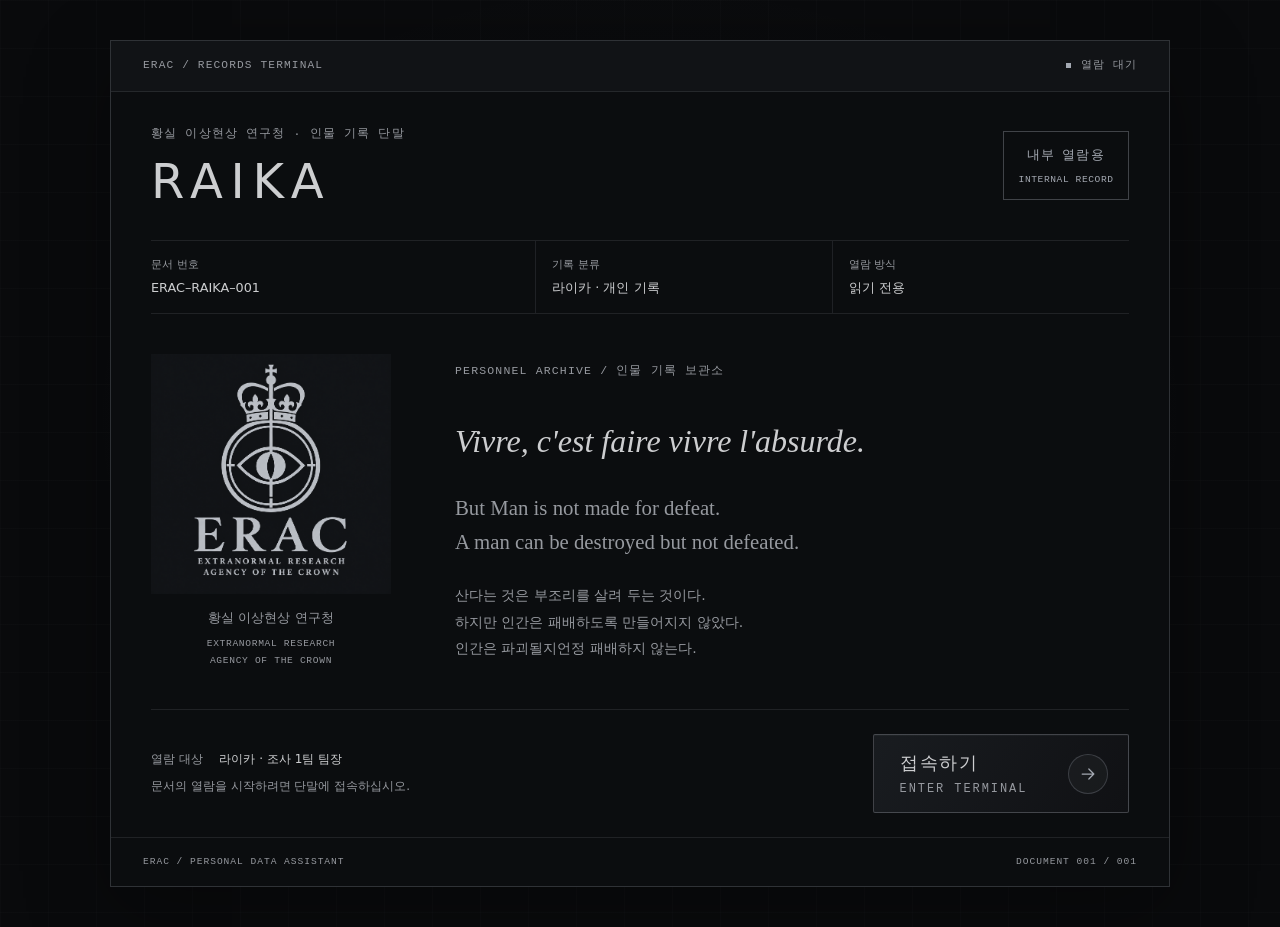
==== index.html @ f1682e78 "Redefine ERAC as imperial extranormal research agency" ====
<!doctype html>
<html lang="ko">
  <head>
    <meta charset="UTF-8" />
    <meta name="viewport" content="width=device-width, initial-scale=1.0" />
    <meta
      name="description"
      content="라이카 — 황실 이상현상 연구청 조사 1팀 팀장 인물 기록."
    />
    <meta name="theme-color" content="#090a0c" />
    <link
      rel="icon"
      type="image/svg+xml"
      href="data:image/svg+xml,%3Csvg xmlns='http://www.w3.org/2000/svg' viewBox='0 0 64 64'%3E%3Crect width='64' height='64' rx='16' fill='%2307111f'/%3E%3Cpath d='M18 48V16h15.5C41 16 46 20.4 46 27c0 4.8-2.7 8.4-7 10.1L48 48H36.8l-7.3-9.8H28V48H18Zm10-18h5c2 0 3-1 3-2.8 0-1.7-1-2.7-3-2.7h-5V30Z' fill='%236ee7ff'/%3E%3C/svg%3E"
    />
    <link rel="stylesheet" href="styles.css?v=raika-1" />
    <title>라이카 · PDA 접속</title>
  </head>
  <body class="entry-page">
    <main class="entry-shell">
      <section class="pda-document" aria-labelledby="terminal-title">
        <header class="document-bar">
          <span>ERAC / RECORDS TERMINAL</span>
          <span class="document-status"><span aria-hidden="true"></span>열람 대기</span>
        </header>
        <div class="document-heading">
          <div>
            <p class="document-kicker">황실 이상현상 연구청 · 인물 기록 단말</p>
            <h1 id="terminal-title">RAIKA</h1>
          </div>
          <span class="document-stamp">내부 열람용<br /><span lang="en">INTERNAL RECORD</span></span>
        </div>
        <dl class="document-metadata">
          <div><dt>문서 번호</dt><dd>ERAC–RAIKA–001</dd></div>
          <div><dt>기록 분류</dt><dd>라이카 · 개인 기록</dd></div>
          <div><dt>열람 방식</dt><dd>읽기 전용</dd></div>
        </dl>
        <div class="document-body">
          <figure class="document-seal">
            <img src="assets/erac/erac-logo-extranormal-v2.png" width="1254" height="1254" alt="ERAC 황실 이상현상 연구청 문장. 왕관 아래 원형 봉인 안의 눈." decoding="async" fetchpriority="high" />
            <figcaption>황실 이상현상 연구청<span lang="en">EXTRANORMAL RESEARCH<br />AGENCY OF THE CROWN</span></figcaption>
          </figure>
          <div class="opening">
        <p class="document-kicker">PERSONNEL ARCHIVE / 인물 기록 보관소</p>
        <blockquote lang="fr">
          <p>Vivre, c'est faire vivre l'absurde.</p>
        </blockquote>
        <blockquote lang="en">
          <p>But Man is not made for defeat.<br />A man can be destroyed but not defeated.</p>
        </blockquote>
        <p class="opening-translation" lang="ko">산다는 것은 부조리를 살려 두는 것이다.<br />하지만 인간은 패배하도록 만들어지지 않았다.<br />인간은 파괴될지언정 패배하지 않는다.</p>
          </div>
        </div>
        <div class="document-access">
          <p class="access-notice">열람 대상 <strong>라이카 · 조사 1팀 팀장</strong><span>문서의 열람을 시작하려면 단말에 접속하십시오.</span></p>
        <a class="access-button" href="profile.html" aria-label="접속하기">
          <span class="access-copy"><span class="access-label">접속하기</span><span class="access-caption" aria-hidden="true">ENTER TERMINAL</span></span>
          <span class="access-arrow" aria-hidden="true"><svg viewBox="0 0 24 24" fill="none"><path d="M5 12h14m-6-6 6 6-6 6" stroke="currentColor" stroke-width="1.5" stroke-linecap="round" stroke-linejoin="round" /></svg></span>
        </a>
        </div>
        <div class="document-end"><span>ERAC / PERSONAL DATA ASSISTANT</span><span>DOCUMENT 001 <span aria-hidden="true">/</span> 001</span></div>
      </section>
    </main>
  </body>
</html>
---- styles.css ----
:root {
  color-scheme: dark;
  --ink: #090a0c;
  --panel: #111316;
  --text: #cdced0;
  --muted: #96999f;
  --line: rgba(180, 185, 194, 0.12);
  --accent: #a4a9b2;
  --accent-rgb: 164, 169, 178;
  font-family:
    Inter, Pretendard, "Noto Sans KR", system-ui, -apple-system, BlinkMacSystemFont,
    "Segoe UI", sans-serif;
  font-synthesis: none;
  text-rendering: optimizeLegibility;
}

* {
  box-sizing: border-box;
}

[hidden] {
  display: none !important;
}

html {
  scroll-behavior: smooth;
}

body {
  min-width: 320px;
  min-height: 100vh;
  margin: 0;
  color: var(--text);
  background:
    linear-gradient(rgba(var(--accent-rgb), 0.018) 1px, transparent 1px),
    linear-gradient(90deg, rgba(var(--accent-rgb), 0.018) 1px, transparent 1px),
    var(--ink);
  background-size: 48px 48px;
}

a {
  color: inherit;
}

.shell,
footer {
  width: min(1180px, calc(100% - 48px));
  margin: 0 auto;
}

.entry-page {
  background-image:
    radial-gradient(ellipse at 50% 45%, rgba(var(--accent-rgb), 0.025), transparent 65%),
    linear-gradient(rgba(var(--accent-rgb), 0.018) 1px, transparent 1px),
    linear-gradient(90deg, rgba(var(--accent-rgb), 0.018) 1px, transparent 1px);
  background-size: auto, 48px 48px, 48px 48px;
}

.opening {
  display: flex;
  flex-direction: column;
  justify-content: center;
  align-items: flex-start;
  gap: 1.5rem;
  min-width: 0;
  text-align: left;
  font-family: Georgia, "Times New Roman", serif;
}

.opening blockquote {
  max-width: 100%;
  margin: 0;
}

.opening p {
  margin: 0;
  font-size: clamp(1.35rem, 2.5vw, 2rem);
  line-height: 1.6;
  overflow-wrap: break-word;
}

.opening blockquote[lang="fr"] {
  font-style: italic;
}

.opening blockquote[lang="en"] p {
  color: var(--muted);
  font-size: clamp(1.05rem, 1.65vw, 1.3rem);
}

.opening .terminal-label {
  margin-bottom: 0.5rem;
  color: var(--accent);
  font-family: ui-monospace, monospace;
  font-size: 0.75rem;
  letter-spacing: 0.18em;
  line-height: 1.8;
}

.terminal-label span {
  padding: 0 0.75rem;
  color: var(--muted);
}

.opening .opening-translation {
  max-width: 36rem;
  color: var(--muted);
  font-family: system-ui, -apple-system, "Segoe UI", sans-serif;
  font-size: 0.875rem;
  line-height: 1.9;
  word-break: keep-all;
}

.access-button {
  position: relative;
  display: inline-flex;
  justify-content: space-between;
  align-items: center;
  width: min(19rem, 100%);
  min-height: 5rem;
  padding: 1rem 1.25rem 1rem 1.6rem;
  margin-top: 0.75rem;
  gap: 1.5rem;
  border: 1px solid rgba(var(--accent-rgb), 0.32);
  border-radius: 2px;
  background: linear-gradient(120deg, #191c20, #101114);
  box-shadow: inset 0 1px 0 rgba(var(--accent-rgb), 0.05);
  color: var(--text);
  font-family: system-ui, -apple-system, "Segoe UI", sans-serif;
  font-size: 1rem;
  letter-spacing: 0.12em;
  text-decoration: none;
  transition: border-color 160ms ease, box-shadow 160ms ease, transform 160ms ease;
}

.access-copy {
  display: grid;
  gap: 0.45rem;
  text-align: left;
}

.access-label {
  font-size: 1.125rem;
  font-weight: 600;
}

.access-caption {
  color: var(--muted);
  font-family: ui-monospace, monospace;
  font-size: 0.75rem;
  letter-spacing: 0.16em;
}

.access-arrow {
  display: grid;
  place-items: center;
  flex: 0 0 2.5rem;
  height: 2.5rem;
  border: 1px solid rgba(var(--accent-rgb), 0.25);
  border-radius: 50%;
  color: var(--accent);
  background: rgba(var(--accent-rgb), 0.05);
}

.access-arrow svg {
  width: 1.25rem;
  height: 1.25rem;
}

.access-button:hover {
  border-color: var(--accent);
  box-shadow: inset 0 1px 0 rgba(var(--accent-rgb), 0.12);
  transform: translateY(-2px);
}

.access-button:active {
  transform: translateY(0);
}

.entry-shell {
  display: grid;
  align-items: center;
  min-height: 100vh;
  min-height: 100svh;
  width: min(1060px, calc(100% - 48px));
  margin: 0 auto;
  padding: 2.5rem 0;
}

.pda-document {
  border: 1px solid rgba(var(--accent-rgb), 0.24);
  background: #0b0d0f;
  box-shadow: 0 24px 80px rgba(0, 0, 0, 0.3);
}

.document-bar,
.document-end {
  display: flex;
  flex-wrap: wrap;
  align-items: center;
  justify-content: space-between;
  gap: 0.75rem 1.5rem;
  padding: 1rem 2rem;
  color: var(--muted);
  font: 0.7rem/1.6 ui-monospace, monospace;
  letter-spacing: 0.1em;
}

.document-bar {
  border-bottom: 1px solid var(--line);
  background: #111316;
}

.document-status {
  display: inline-flex;
  gap: 0.6rem;
  align-items: center;
  white-space: nowrap;
}

.document-status > span {
  width: 5px;
  height: 5px;
  background: var(--accent);
}

.document-heading {
  display: flex;
  align-items: center;
  justify-content: space-between;
  gap: 1.5rem;
  padding: 2rem 2.5rem;
}

.document-kicker,
.opening .document-kicker {
  margin: 0 0 0.65rem;
  color: var(--muted);
  font: 0.72rem/1.8 ui-monospace, monospace;
  letter-spacing: 0.1em;
  word-break: keep-all;
}

.document-heading h1 {
  font-size: clamp(2rem, 4vw, 3rem);
  letter-spacing: 0.16em;
  line-height: 1.1;
  font-weight: 500;
}

.document-stamp {
  flex-shrink: 0;
  padding: 0.65rem 0.9rem;
  border: 1px solid rgba(var(--accent-rgb), 0.35);
  color: var(--accent);
  text-align: center;
  font-size: 0.8rem;
  line-height: 1.8;
  letter-spacing: 0.12em;
}

.document-heading .story-title {
  font-size: clamp(1.6rem, 4vw, 2.8rem);
  letter-spacing: 0.025em;
  line-height: 1.3;
}

.document-stamp span {
  font: 0.6rem ui-monospace, monospace;
  letter-spacing: 0.06em;
}

.document-metadata {
  display: grid;
  grid-template-columns: 1.3fr 1fr 1fr;
  margin: 0 2.5rem;
  border-top: 1px solid var(--line);
  border-bottom: 1px solid var(--line);
}

.document-metadata > div {
  padding: 1rem;
  border-right: 1px solid var(--line);
}

.document-metadata > div:first-child { padding-left: 0; }
.document-metadata > div:last-child { border-right: 0; }
.document-metadata dt { color: var(--muted); font-size: 0.7rem; }
.document-metadata dd { margin: 0.5rem 0 0; font-size: 0.8rem; }

.document-body {
  display: grid;
  grid-template-columns: 240px minmax(0, 1fr);
  align-items: center;
  gap: clamp(2rem, 5vw, 4rem);
  padding: 2.5rem;
}

.document-seal { margin: 0; text-align: center; }
.document-seal img { display: block; width: 100%; height: auto; mix-blend-mode: screen; }
.document-seal figcaption { margin-top: 1rem; color: var(--muted); font-size: 0.8rem; }
.document-seal figcaption span { display: block; margin-top: 0.6rem; font: 0.6rem/1.7 ui-monospace, monospace; letter-spacing: 0.07em; }

.document-access {
  display: flex;
  align-items: center;
  justify-content: space-between;
  gap: 1.5rem;
  margin: 0 2.5rem;
  padding: 1.5rem 0;
  border-top: 1px solid var(--line);
}

.access-notice { margin: 0; color: var(--muted); font-size: 0.75rem; line-height: 1.8; }
.access-notice strong { margin-left: 0.8rem; color: var(--text); font-weight: 500; }
.access-notice > span { display: block; margin-top: 0.35rem; }
.document-access .access-button { flex-shrink: 0; width: 16rem; min-height: 4rem; margin: 0; }
.document-end { border-top: 1px solid var(--line); font-size: 0.6rem; }

@media (min-width: 761px) and (max-height: 800px) {
  .entry-shell { padding: 1.25rem 0; }
  .document-heading { padding-top: 1.25rem; padding-bottom: 1.25rem; }
  .document-body { padding-top: 1.5rem; padding-bottom: 1.5rem; grid-template-columns: 200px minmax(0, 1fr); }
  .opening { gap: 1rem; }
  .opening .document-kicker { margin-bottom: 0; }
  .document-access { padding: 1rem 0; }
  .document-seal figcaption span { display: none; }
  .document-end { padding-top: 0.65rem; padding-bottom: 0.65rem; }
}

@media (max-width: 760px) {
  .entry-shell { width: calc(100% - 24px); padding: 1rem 0; }
  .document-heading { padding: 1.5rem; }
  .document-metadata { margin: 0 1.5rem; }
  .document-body { grid-template-columns: 1fr; gap: 2rem; padding: 2rem 1.5rem; }
  .document-seal { width: 190px; justify-self: center; }
  .opening { align-items: center; text-align: center; }
  .document-access { flex-direction: column; align-items: stretch; margin: 0 1.5rem; }
  .document-access .access-button { width: 100%; }
  .document-bar, .document-end { padding: 0.85rem 1.5rem; }
}

@media (max-width: 420px) {
  .document-heading { align-items: flex-start; gap: 1rem; }
  .document-stamp { padding: 0.45rem; font-size: 0.7rem; letter-spacing: 0.02em; }
  .document-stamp span { font-size: 0.5rem; }
  .document-metadata { grid-template-columns: 1fr; }
  .document-metadata > div { display: flex; justify-content: space-between; gap: 1rem; padding: 0.7rem 0; border-right: 0; }
  .document-metadata dd { margin: 0; }
}

.exit-link {
  color: var(--muted);
  font-size: 0.875rem;
  text-underline-offset: 0.3em;
}

.topbar {
  display: flex;
  align-items: center;
  justify-content: space-between;
  min-height: 88px;
  border-bottom: 1px solid var(--line);
}

.brand {
  font-size: 1rem;
  font-weight: 800;
  letter-spacing: 0.24em;
  text-decoration: none;
}

.brand-subtitle {
  display: block;
  margin-top: 0.4rem;
  color: var(--muted);
  font-size: 0.7rem;
  font-weight: 400;
  letter-spacing: 0.08em;
}

.status {
  display: inline-flex;
  gap: 0.6rem;
  align-items: center;
  color: var(--muted);
  font-size: 0.8rem;
  letter-spacing: 0.05em;
  text-transform: uppercase;
}

.status span {
  width: 7px;
  height: 7px;
  border-radius: 50%;
  background: var(--accent);
  box-shadow: 0 0 18px rgba(var(--accent-rgb), 0.75);
}

.header-nav {
  display: flex;
  gap: 1.5rem;
}

.roster {
  padding: 4rem 0;
}

.roster-heading {
  display: flex;
  align-items: end;
  justify-content: space-between;
  gap: 2rem;
  margin-bottom: 2.5rem;
}

.roster-heading h1 {
  font-size: clamp(2rem, 4vw, 3rem);
  letter-spacing: -0.04em;
  line-height: 1.2;
}

.roster-count {
  margin: 0;
  color: var(--muted);
  font: 0.75rem ui-monospace, monospace;
  letter-spacing: 0.08em;
}

.roster-count strong {
  color: var(--accent);
  font-size: 1.1rem;
}

.roster-grid {
  display: grid;
  grid-template-columns: repeat(3, minmax(0, 1fr));
  gap: 1rem;
  padding: 0;
  margin: 0;
  list-style: none;
}

.person-card {
  display: flex;
  flex-direction: column;
  min-height: 174px;
  padding: 1.5rem;
  border: 1px solid var(--line);
  background: var(--panel);
  text-decoration: none;
}

.person-number {
  color: var(--muted);
  font: 0.75rem ui-monospace, monospace;
  letter-spacing: 0.12em;
}

.person-card h2 {
  margin: 1.15rem 0 1.5rem;
  font-size: 1.25rem;
  font-weight: 550;
  word-break: keep-all;
}

.person-state {
  display: flex;
  justify-content: space-between;
  margin-top: auto;
  color: var(--muted);
  font-size: 0.8rem;
}

.person-card-active {
  border-color: rgba(var(--accent-rgb), 0.35);
  background: linear-gradient(120deg, #1b1e22, var(--panel));
}

.person-card-active .person-state {
  color: var(--accent);
}

.person-card:hover {
  border-color: var(--accent);
  background: #1b1e22;
}

.character-switcher {
  display: grid;
  grid-template-columns: 44px minmax(0, 1fr) 44px;
  align-items: center;
  gap: 0.75rem;
}

.character-switcher h1 {
  font-size: clamp(1.7rem, 4vw, 3.8rem);
  text-align: center;
  line-height: 1.2;
  letter-spacing: -0.04em;
  overflow-wrap: anywhere;
}

.character-arrow {
  display: grid;
  place-items: center;
  width: 44px;
  height: 48px;
  border: 1px solid rgba(var(--accent-rgb), 0.35);
  background: var(--panel);
  color: var(--text);
  text-decoration: none;
  font-size: 1.4rem;
}

.character-arrow:hover {
  border-color: var(--accent);
  background: #22252a;
}

.empty-portrait {
  display: grid;
  align-content: center;
  justify-items: center;
  min-height: 28rem;
  border: 1px solid var(--line);
  background: #0e1012;
  color: var(--muted);
}

.empty-portrait span {
  font: 0.75rem ui-monospace, monospace;
  letter-spacing: 0.12em;
}

.empty-portrait p {
  margin: 1rem 0 0;
}

.empty-record {
  padding: 4rem 0;
  line-height: 1.8;
}

.intro {
  display: grid;
  padding: 3rem 0;
  grid-template-columns: minmax(0, 1fr) minmax(0, 1fr);
  gap: clamp(2rem, 6vw, 5rem);
  align-items: start;
}

.team-command { display: flex; flex-wrap: wrap; gap: 1.25rem 3rem; margin: 1.5rem 0 0; }
.team-command > div { display: flex; gap: 1rem; font-size: 0.85rem; line-height: 1.7; }
.team-command dt { color: var(--muted); }
.team-command dd { margin: 0; }
.team-command a, .record-fields a { text-underline-offset: 0.3em; }
.team-brief { margin: 0 0 2rem; border-top: 1px solid var(--line); border-bottom: 1px solid var(--line); }
.team-brief summary { cursor: pointer; padding: 1.25rem 0; font-size: 0.9rem; line-height: 1.8; }
.team-brief summary span { float: right; margin-left: 1rem; color: var(--muted); font: 0.7rem/2.3 ui-monospace, monospace; }
.brief-body { max-width: 54rem; padding: 0.5rem 0 1.25rem; }
.brief-body h2 { margin: 1rem 0; font-size: 1rem; }
.brief-body p { color: var(--muted); font-size: 0.9rem; line-height: 1.9; word-break: keep-all; overflow-wrap: anywhere; }
.person-role { margin: -0.5rem 0 0.8rem; font-size: 0.85rem; line-height: 1.6; color: var(--text); }
.person-card .person-state { line-height: 1.6; gap: 0.5rem; }
.personnel-detail { margin: 0 0 3rem; border-top: 1px solid var(--line); }
.detail-heading { display: flex; flex-wrap: wrap; gap: 1rem; justify-content: space-between; align-items: center; padding: 1.5rem 0; }
.detail-heading h2 { margin: 0; font-size: 1.05rem; font-weight: 500; }
.detail-heading > span { color: var(--muted); font: 0.7rem ui-monospace, monospace; }
.detail-grid { display: grid; grid-template-columns: repeat(2, minmax(0, 1fr)); gap: 1px; border: 1px solid var(--line); background: var(--line); }
.record-panel { padding: 1.6rem; background: var(--ink); }
.record-panel h3, .relationship-record h3 { margin: 0 0 1rem; font-size: 0.85rem; font-weight: 500; color: var(--accent); }
.record-panel p, .relationship-record p { margin: 0; font-size: 0.95rem; line-height: 1.9; word-break: keep-all; overflow-wrap: anywhere; }
.record-panel p + p { margin-top: 1rem; }
.relationship-record { margin-top: 2rem; }
.relationship-record ul { display: grid; grid-template-columns: repeat(2, minmax(0, 1fr)); gap: 2rem; margin: 0; padding: 0; list-style: none; }
.relationship-record a { display: inline-block; margin-bottom: 0.6rem; font-size: 0.9rem; text-underline-offset: 0.3em; }
.relationship-record p { color: var(--muted); }
.empty-portrait { gap: 0.8rem; }

@media (max-width: 760px) {
  .detail-grid, .relationship-record ul { grid-template-columns: 1fr; }
  .record-panel { padding: 1.25rem; }
  .team-brief summary span { display: none; }
}

.eyebrow {
  margin: 0 0 1.4rem;
  color: var(--accent);
  font-size: 0.78rem;
  font-weight: 700;
  letter-spacing: 0.18em;
}

h1,
h2,
p {
  margin-top: 0;
}

h1 {
  margin-bottom: 0;
  font-size: clamp(3.2rem, 6.5vw, 5rem);
  font-weight: 650;
  line-height: 0.98;
  letter-spacing: -0.07em;
  word-break: keep-all;
}

.character-name {
  margin: 1rem 0 2.5rem;
  font-size: 1.3rem;
  letter-spacing: 0.2em;
}

.record-fields {
  margin: 0;
  font-size: 1rem;
}

.record-fields > div {
  display: grid;
  grid-template-columns: 6rem minmax(0, 1fr);
  gap: 1rem;
  padding: 1rem 0;
  border-top: 1px solid var(--line);
}

.record-fields dt,
.unrecorded {
  color: var(--muted);
}

.record-fields dd {
  margin: 0;
}

.field-title,
.field-subtitle,
.field-meta {
  display: block;
}

.field-title {
  font-weight: 600;
}

.field-subtitle {
  margin-top: 0.45rem;
  font-size: 0.9rem;
  line-height: 1.6;
}

.field-meta {
  margin: 0.4rem 0 0;
  color: var(--muted);
  font: 0.75rem/1.65 ui-monospace, monospace;
  overflow-wrap: anywhere;
}

.field-description {
  margin: 0.75rem 0 0;
  color: var(--muted);
  font-size: 0.875rem;
  line-height: 1.85;
  word-break: keep-all;
  overflow-wrap: break-word;
}

.organization-record {
  margin-bottom: 2rem;
  padding: 1.5rem;
  border: 1px solid var(--line);
  border-left: 2px solid var(--accent);
  background: var(--panel);
}

.organization-record .eyebrow {
  margin-bottom: 0.85rem;
}

.organization-record h2 {
  margin-bottom: 0;
  font-size: 1.2rem;
  font-weight: 550;
}

.profile-bio {
  margin-top: 2rem;
  line-height: 1.8;
}

.profile-bio h2 {
  color: var(--accent);
  font-size: 0.875rem;
  font-weight: 500;
  letter-spacing: 0.12em;
}

.profile-bio p {
  margin: 0 0 1.15rem;
  font-size: 1rem;
  word-break: keep-all;
  overflow-wrap: break-word;
}

.portrait,
.image-grid figure {
  min-width: 0;
  margin: 0;
}

.portrait img,
.image-grid img {
  display: block;
  width: 100%;
  height: auto;
}

.portrait figcaption {
  display: flex;
  justify-content: space-between;
  gap: 1rem;
  padding: 1rem 0;
  border-bottom: 1px solid var(--line);
  color: var(--muted);
  font-family: monospace;
  font-size: 0.875rem;
}

.attachments {
  margin: 1rem 0 4rem;
  border-top: 1px solid var(--line);
  border-bottom: 1px solid var(--line);
}

.attachments summary {
  padding: 1.5rem 0;
  cursor: pointer;
}

.attachments summary span {
  float: right;
  color: var(--muted);
  font-family: monospace;
  font-size: 0.875rem;
}

.image-grid {
  display: grid;
  grid-template-columns: repeat(3, minmax(0, 1fr));
  gap: 1.5rem;
  align-items: start;
  padding: 1rem 0 2rem;
}

.image-grid figcaption {
  padding-top: 0.75rem;
  color: var(--muted);
  font-family: monospace;
}

a:focus-visible,
summary:focus-visible {
  outline: 2px solid var(--accent);
  outline-offset: 5px;
}

footer {
  display: flex;
  justify-content: space-between;
  padding: 1.6rem 0 2.4rem;
  border-top: 1px solid var(--line);
  color: var(--muted);
  font-size: 0.8rem;
}

footer p {
  margin: 0;
}

@media (max-width: 760px) {
  .roster-grid {
    grid-template-columns: repeat(2, minmax(0, 1fr));
  }

  .shell,
  footer {
    width: min(100% - 32px, 1180px);
  }

  .topbar {
    min-height: 72px;
  }

  .status {
    font-size: 0.7rem;
  }

  .intro {
    min-height: auto;
    padding: 5rem 0 4rem;
    grid-template-columns: 1fr;
    gap: 3rem;
  }

  h1 {
    font-size: clamp(3rem, 13vw, 4.4rem);
  }

  .image-grid {
    grid-template-columns: 1fr;
  }
}

@media (max-width: 480px) {
  .roster-heading {
    align-items: start;
    flex-direction: column;
    gap: 1rem;
  }

  .roster-grid {
    grid-template-columns: 1fr;
  }

  .header-nav {
    gap: 0.9rem;
  }
}

@media (prefers-reduced-motion: reduce) {
  html {
    scroll-behavior: auto;
  }

  .access-button {
    transition: none;
    transform: none;
  }
}
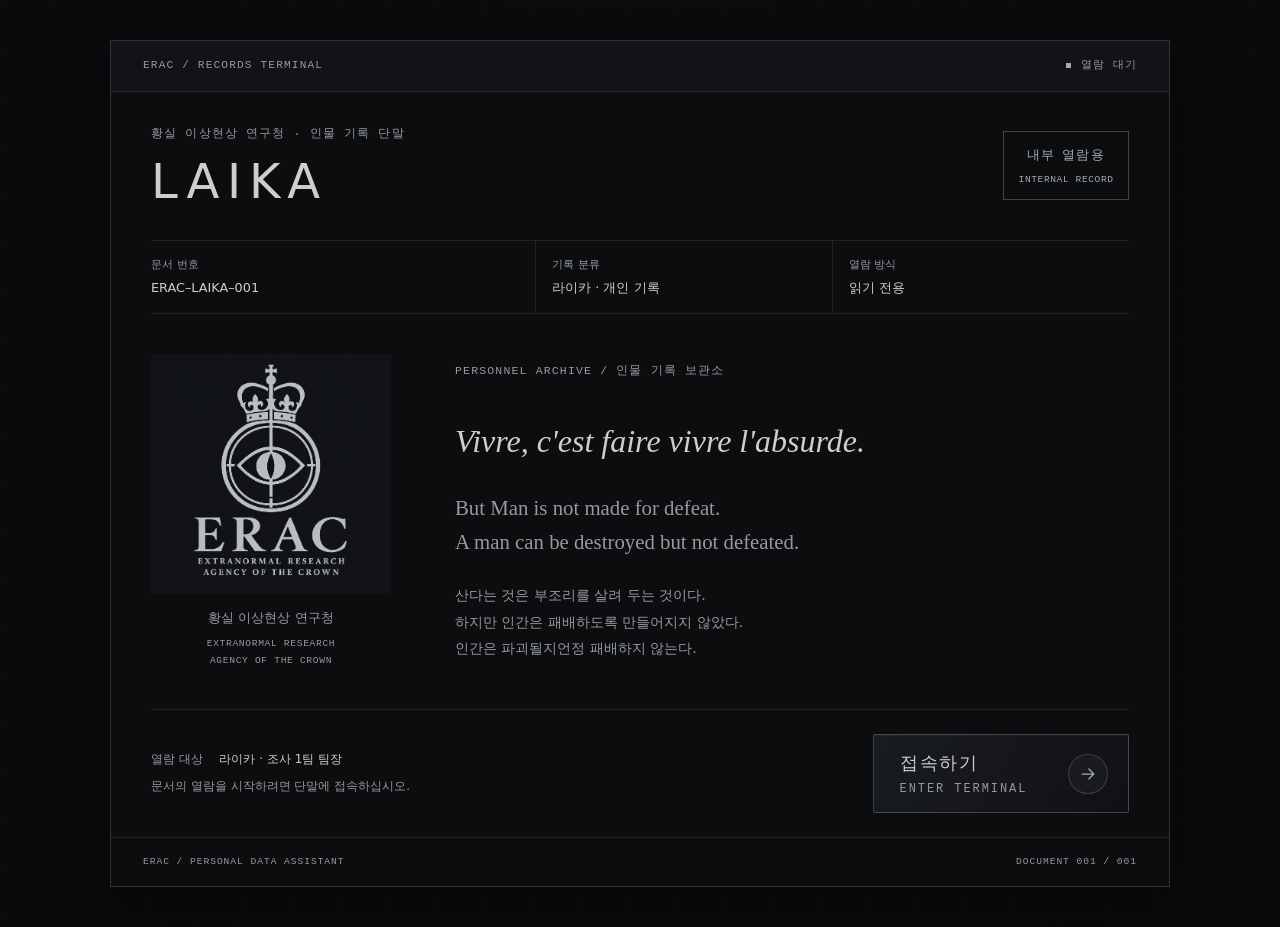
==== commit d8d9967d: "Rename character branding and site address to Laika" ====
--- a/index.html
+++ b/index.html
@@ -11,9 +11,9 @@
     <link
       rel="icon"
       type="image/svg+xml"
-      href="data:image/svg+xml,%3Csvg xmlns='http://www.w3.org/2000/svg' viewBox='0 0 64 64'%3E%3Crect width='64' height='64' rx='16' fill='%2307111f'/%3E%3Cpath d='M18 48V16h15.5C41 16 46 20.4 46 27c0 4.8-2.7 8.4-7 10.1L48 48H36.8l-7.3-9.8H28V48H18Zm10-18h5c2 0 3-1 3-2.8 0-1.7-1-2.7-3-2.7h-5V30Z' fill='%236ee7ff'/%3E%3C/svg%3E"
+      href="data:image/svg+xml,%3Csvg xmlns='http://www.w3.org/2000/svg' viewBox='0 0 64 64'%3E%3Crect width='64' height='64' rx='16' fill='%23090a0c'/%3E%3Cpath d='M18 16h10v23h19v9H18Z' fill='%23a4a9b2'/%3E%3C/svg%3E"
     />
-    <link rel="stylesheet" href="styles.css?v=raika-1" />
+    <link rel="stylesheet" href="styles.css?v=laika-1" />
     <title>라이카 · PDA 접속</title>
   </head>
   <body class="entry-page">
@@ -26,12 +26,12 @@
         <div class="document-heading">
           <div>
             <p class="document-kicker">황실 이상현상 연구청 · 인물 기록 단말</p>
-            <h1 id="terminal-title">RAIKA</h1>
+            <h1 id="terminal-title">LAIKA</h1>
           </div>
           <span class="document-stamp">내부 열람용<br /><span lang="en">INTERNAL RECORD</span></span>
         </div>
         <dl class="document-metadata">
-          <div><dt>문서 번호</dt><dd>ERAC–RAIKA–001</dd></div>
+          <div><dt>문서 번호</dt><dd>ERAC–LAIKA–001</dd></div>
           <div><dt>기록 분류</dt><dd>라이카 · 개인 기록</dd></div>
           <div><dt>열람 방식</dt><dd>읽기 전용</dd></div>
         </dl>
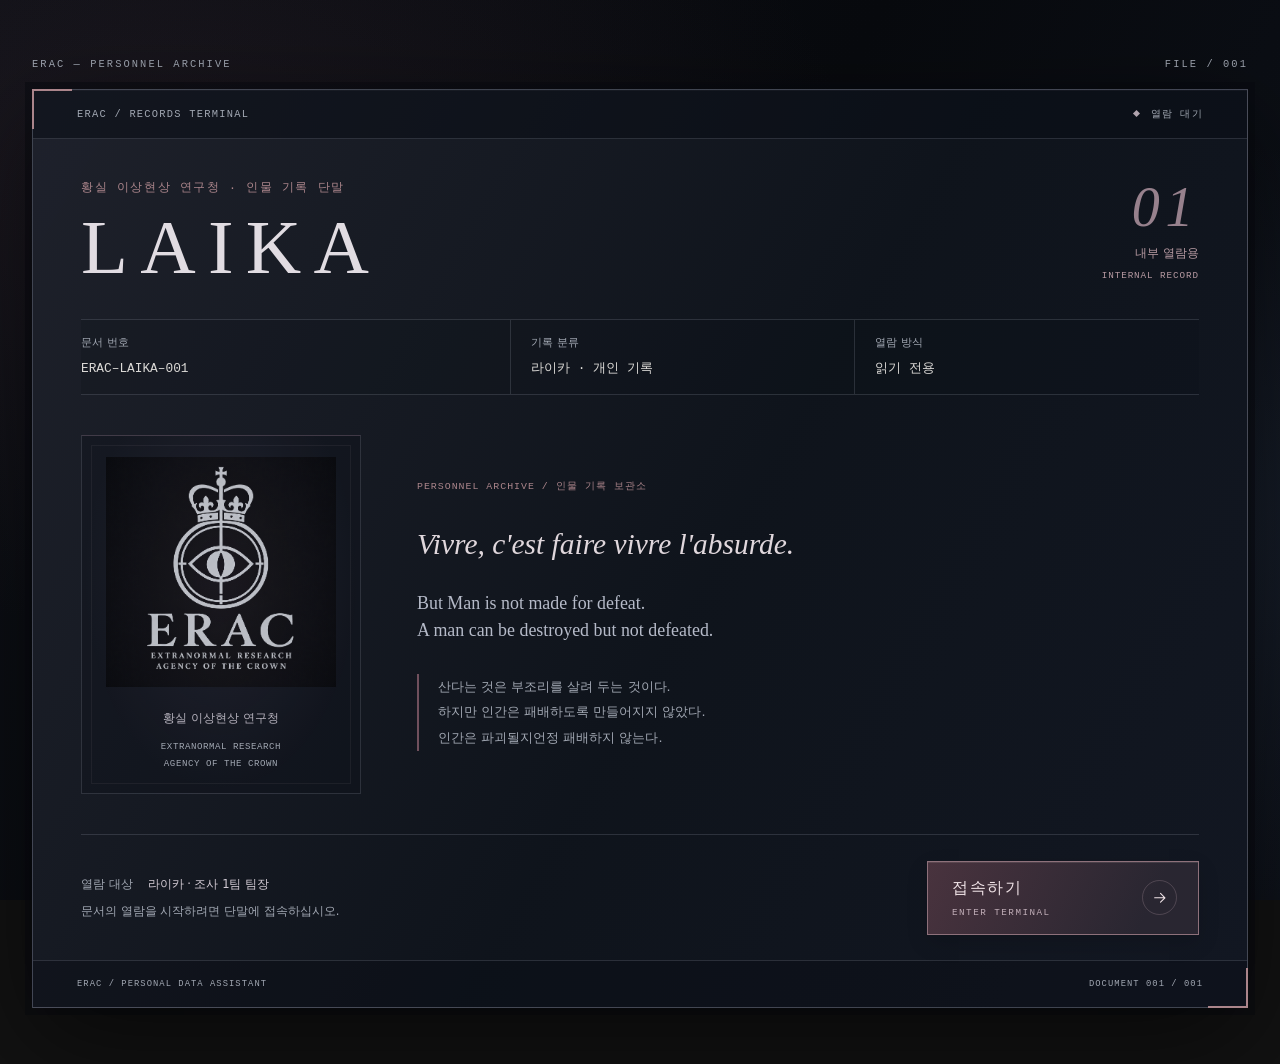
==== commit 328f6225: "Refine Laika PDA with layered archive colors and typography" ====
--- a/index.html
+++ b/index.html
@@ -13,11 +13,12 @@
       type="image/svg+xml"
       href="data:image/svg+xml,%3Csvg xmlns='http://www.w3.org/2000/svg' viewBox='0 0 64 64'%3E%3Crect width='64' height='64' rx='16' fill='%23090a0c'/%3E%3Cpath d='M18 16h10v23h19v9H18Z' fill='%23a4a9b2'/%3E%3C/svg%3E"
     />
-    <link rel="stylesheet" href="styles.css?v=laika-1" />
+    <link rel="stylesheet" href="styles.css?v=archive-2" />
     <title>라이카 · PDA 접속</title>
   </head>
   <body class="entry-page">
     <main class="entry-shell">
+      <div class="archive-rail" aria-hidden="true"><span>ERAC — PERSONNEL ARCHIVE</span><span>FILE / 001</span></div>
       <section class="pda-document" aria-labelledby="terminal-title">
         <header class="document-bar">
           <span>ERAC / RECORDS TERMINAL</span>
@@ -28,7 +29,7 @@
             <p class="document-kicker">황실 이상현상 연구청 · 인물 기록 단말</p>
             <h1 id="terminal-title">LAIKA</h1>
           </div>
-          <span class="document-stamp">내부 열람용<br /><span lang="en">INTERNAL RECORD</span></span>
+          <span class="document-stamp"><span class="stamp-number" aria-hidden="true">01</span>내부 열람용<br /><span lang="en">INTERNAL RECORD</span></span>
         </div>
         <dl class="document-metadata">
           <div><dt>문서 번호</dt><dd>ERAC–LAIKA–001</dd></div>
--- a/styles.css
+++ b/styles.css
@@ -1,841 +1,289 @@
+/* ERAC archive: charcoal, storm blue, faded wine, silver. No external assets. */
 :root {
   color-scheme: dark;
-  --ink: #090a0c;
-  --panel: #111316;
-  --text: #cdced0;
-  --muted: #96999f;
-  --line: rgba(180, 185, 194, 0.12);
-  --accent: #a4a9b2;
-  --accent-rgb: 164, 169, 178;
-  font-family:
-    Inter, Pretendard, "Noto Sans KR", system-ui, -apple-system, BlinkMacSystemFont,
-    "Segoe UI", sans-serif;
+  --ink: #0a0c10;
+  --panel: #141a23;
+  --text: #dcdad7;
+  --muted: #a1a7b2;
+  --line: rgba(176, 184, 200, .18);
+  --silver: #b7b5c5;
+  --wine: #ab858b;
+  --wine-dark: #50383f;
+  --mono: ui-monospace, "Cascadia Code", Consolas, monospace;
+  font-family: Pretendard, "Noto Sans KR", system-ui, -apple-system, "Segoe UI", sans-serif;
   font-synthesis: none;
   text-rendering: optimizeLegibility;
 }
-
-* {
-  box-sizing: border-box;
-}
-
-[hidden] {
-  display: none !important;
-}
-
-html {
-  scroll-behavior: smooth;
-}
-
+* { box-sizing: border-box; }
+[hidden] { display: none !important; }
+html { scroll-behavior: smooth; scroll-padding-top: 2rem; }
 body {
   min-width: 320px;
+  margin: 0;
   min-height: 100vh;
-  margin: 0;
   color: var(--text);
   background:
-    linear-gradient(rgba(var(--accent-rgb), 0.018) 1px, transparent 1px),
-    linear-gradient(90deg, rgba(var(--accent-rgb), 0.018) 1px, transparent 1px),
-    var(--ink);
-  background-size: 48px 48px;
-}
-
-a {
-  color: inherit;
-}
-
-.shell,
-footer {
-  width: min(1180px, calc(100% - 48px));
-  margin: 0 auto;
-}
-
-.entry-page {
-  background-image:
-    radial-gradient(ellipse at 50% 45%, rgba(var(--accent-rgb), 0.025), transparent 65%),
-    linear-gradient(rgba(var(--accent-rgb), 0.018) 1px, transparent 1px),
-    linear-gradient(90deg, rgba(var(--accent-rgb), 0.018) 1px, transparent 1px);
-  background-size: auto, 48px 48px, 48px 48px;
-}
-
-.opening {
+    radial-gradient(ellipse at 12% 20%, rgba(93, 58, 71, .19), transparent 44%),
+    radial-gradient(ellipse at 87% 58%, rgba(53, 70, 97, .24), transparent 52%),
+    linear-gradient(115deg, #0d1016, #080a0e 52%, #0e121a);
+  background-attachment: fixed;
+}
+body::before {
+  content: "";
+  position: fixed;
+  inset: 0;
+  pointer-events: none;
+  background:
+    linear-gradient(90deg, transparent calc(50% - 660px), var(--line) calc(50% - 659px), transparent calc(50% - 658px), transparent calc(50% + 658px), var(--line) calc(50% + 659px), transparent calc(50% + 660px)),
+    repeating-linear-gradient(0deg, transparent 0 3px, rgba(167, 174, 194, .015) 3px 4px);
+  opacity: .65;
+  z-index: -1;
+}
+a { color: inherit; }
+a:focus-visible, summary:focus-visible {
+  outline: 2px solid #c9b9c8;
+  outline-offset: 6px;
+}
+h1, h2, h3, p { margin-top: 0; }
+h1 { margin-bottom: 0; font-family: Georgia, "Times New Roman", serif; font-weight: 400; }
+.shell, footer { width: min(1220px, calc(100% - 64px)); margin-inline: auto; }
+.eyebrow, .document-kicker {
+  color: var(--wine);
+  font: .72rem/1.8 var(--mono);
+  letter-spacing: .14em;
+}
+.entry-shell {
+  width: min(1220px, calc(100% - 64px));
+  min-height: 100svh;
+  margin-inline: auto;
   display: flex;
   flex-direction: column;
   justify-content: center;
-  align-items: flex-start;
-  gap: 1.5rem;
-  min-width: 0;
-  text-align: left;
-  font-family: Georgia, "Times New Roman", serif;
-}
-
-.opening blockquote {
-  max-width: 100%;
+  padding-block: 3.5rem;
+}
+.archive-rail {
+  display: flex;
+  justify-content: space-between;
+  gap: 1rem;
+  padding: 0 0 1rem;
+  color: var(--muted);
+  font: .65rem/1.6 var(--mono);
+  letter-spacing: .2em;
+}
+.pda-document {
+  position: relative;
+  border: 1px solid rgba(175, 179, 199, .3);
+  background: linear-gradient(120deg, rgba(31, 34, 44, .97), rgba(15, 20, 28, .99) 55%, #121722);
+  box-shadow: 0 32px 100px #0008, 0 0 0 7px #090b1080, inset 0 1px #d4c7d315;
+}
+.pda-document::before, .pda-document::after {
+  content: "";
+  position: absolute;
+  pointer-events: none;
+  width: 38px;
+  height: 38px;
+  border-color: var(--wine);
+  border-style: solid;
+}
+.pda-document::before { top: -1px; left: -1px; border-width: 2px 0 0 2px; }
+.pda-document::after { bottom: -1px; right: -1px; border-width: 0 2px 2px 0; }
+.document-bar, .document-end {
+  display: flex;
+  justify-content: space-between;
+  align-items: center;
+  gap: 1rem;
+  padding: 1rem 2.75rem;
+  color: var(--muted);
+  font: .65rem/1.6 var(--mono);
+  letter-spacing: .12em;
+}
+.document-bar { background: #090d1480; border-bottom: 1px solid var(--line); }
+.document-status { display: inline-flex; align-items: center; gap: .7rem; white-space: nowrap; }
+.document-status > span { width: 5px; height: 5px; background: #b1a4ae; transform: rotate(45deg); }
+.document-heading { display: flex; justify-content: space-between; align-items: center; gap: 2rem; padding: 2.4rem 3rem 2rem; }
+.document-kicker { margin-bottom: .75rem; word-break: keep-all; }
+.document-heading h1 { font-size: clamp(3.5rem, 6vw, 5.8rem); letter-spacing: .16em; line-height: 1; color: #e1dce2; }
+.document-stamp { text-align: right; color: #b79aa2; font-size: .75rem; line-height: 1.8; }
+.document-stamp > span { font: .58rem/1.8 var(--mono); letter-spacing: .1em; }
+.document-stamp .stamp-number { display: block; font: italic 3.5rem/1 Georgia, serif; color: #97818d; margin-bottom: .5rem; }
+.document-metadata { display: grid; grid-template-columns: 1.25fr 1fr 1fr; margin: 0 3rem; border-block: 1px solid var(--line); background: #090d142b; }
+.document-metadata > div { padding: .9rem 1.25rem; border-right: 1px solid var(--line); }
+.document-metadata > div:first-child { padding-left: 0; }
+.document-metadata > div:last-child { border: 0; }
+.document-metadata dt { color: var(--muted); font-size: .7rem; }
+.document-metadata dd { margin: .5rem 0 0; font: .8rem/1.7 var(--mono); }
+.document-body { display: grid; grid-template-columns: 280px minmax(0, 1fr); align-items: center; gap: 3.5rem; padding: 2.5rem 3rem; }
+.document-seal {
+  position: relative;
+  isolation: isolate;
   margin: 0;
-}
-
-.opening p {
-  margin: 0;
-  font-size: clamp(1.35rem, 2.5vw, 2rem);
-  line-height: 1.6;
-  overflow-wrap: break-word;
-}
-
-.opening blockquote[lang="fr"] {
-  font-style: italic;
-}
-
-.opening blockquote[lang="en"] p {
-  color: var(--muted);
-  font-size: clamp(1.05rem, 1.65vw, 1.3rem);
-}
-
-.opening .terminal-label {
-  margin-bottom: 0.5rem;
-  color: var(--accent);
-  font-family: ui-monospace, monospace;
-  font-size: 0.75rem;
-  letter-spacing: 0.18em;
-  line-height: 1.8;
-}
-
-.terminal-label span {
-  padding: 0 0.75rem;
-  color: var(--muted);
-}
-
-.opening .opening-translation {
-  max-width: 36rem;
-  color: var(--muted);
-  font-family: system-ui, -apple-system, "Segoe UI", sans-serif;
-  font-size: 0.875rem;
-  line-height: 1.9;
-  word-break: keep-all;
-}
-
+  padding: 1.3rem 1.5rem;
+  text-align: center;
+  background: radial-gradient(ellipse at 50% 40%, #85739120, transparent 70%), #0c111a55;
+  border: 1px solid var(--line);
+  border-top-color: #8b768960;
+}
+.document-seal::before { content: ""; position: absolute; inset: 9px; border: 1px solid #a69aaa15; pointer-events: none; }
+.document-seal img { display: block; width: 100%; height: auto; mix-blend-mode: screen; }
+.document-seal figcaption { margin-top: 1.3rem; color: #b6b2bd; font-size: .78rem; line-height: 1.8; }
+.document-seal figcaption span { display: block; margin-top: .6rem; color: var(--muted); font: .57rem/1.8 var(--mono); letter-spacing: .06em; }
+.opening { min-width: 0; padding-block: .5rem; }
+.opening .document-kicker { font-size: .62rem; letter-spacing: .1em; margin-bottom: 1.6rem; }
+.opening blockquote { margin: 0 0 1.4rem; }
+.opening blockquote p { margin: 0; font-family: Georgia, "Times New Roman", serif; line-height: 1.55; }
+.opening blockquote[lang="fr"] p { font-size: clamp(1.5rem, 2.3vw, 2.15rem); font-style: italic; color: #e0d7dc; }
+.opening blockquote[lang="en"] p { font-size: clamp(1.05rem, 1.4vw, 1.3rem); color: #b5bac8; }
+.opening-translation { margin: 1.8rem 0 0; padding-left: 1.2rem; border-left: 2px solid #70505d; color: var(--muted); font-size: .8rem; line-height: 2; word-break: keep-all; }
+.document-access { display: flex; justify-content: space-between; align-items: center; gap: 2rem; margin: 0 3rem; padding: 1.6rem 0; border-top: 1px solid var(--line); }
+.access-notice { margin: 0; color: var(--muted); font-size: .72rem; line-height: 1.8; }
+.access-notice strong { margin-left: .7rem; color: #d3cbd4; font-weight: 500; }
+.access-notice > span { display: block; margin-top: .4rem; }
 .access-button {
-  position: relative;
   display: inline-flex;
   justify-content: space-between;
   align-items: center;
-  width: min(19rem, 100%);
-  min-height: 5rem;
-  padding: 1rem 1.25rem 1rem 1.6rem;
-  margin-top: 0.75rem;
-  gap: 1.5rem;
-  border: 1px solid rgba(var(--accent-rgb), 0.32);
-  border-radius: 2px;
-  background: linear-gradient(120deg, #191c20, #101114);
-  box-shadow: inset 0 1px 0 rgba(var(--accent-rgb), 0.05);
-  color: var(--text);
-  font-family: system-ui, -apple-system, "Segoe UI", sans-serif;
-  font-size: 1rem;
-  letter-spacing: 0.12em;
+  flex-shrink: 0;
+  width: 17rem;
+  min-height: 4.4rem;
+  padding: 1rem 1.3rem 1rem 1.5rem;
+  border: 1px solid #8e717b;
+  background: linear-gradient(115deg, #49333e, #292631 80%);
+  box-shadow: inset 0 1px #d4bec225, 0 8px 20px #0002;
+  color: #f0e3e7;
   text-decoration: none;
-  transition: border-color 160ms ease, box-shadow 160ms ease, transform 160ms ease;
-}
+  transition: background 180ms, border-color 180ms, transform 180ms;
+}
+.access-copy { display: grid; gap: .5rem; }
+.access-label { font-size: 1rem; letter-spacing: .1em; }
+.access-caption { color: #c1aeb8; font: .58rem var(--mono); letter-spacing: .16em; }
+.access-arrow { display: grid; place-items: center; width: 2.2rem; height: 2.2rem; border: 1px solid #b49da645; border-radius: 50%; transition: transform 180ms; }
+.access-arrow svg { width: 1.1rem; height: 1.1rem; }
+.access-button:hover { background: linear-gradient(115deg, #5a3c49, #34303e); border-color: #c1a3b0; transform: translateY(-2px); }
+.access-button:hover .access-arrow { transform: translateX(3px); }
+.access-button:active { transform: none; }
+.document-end { border-top: 1px solid var(--line); background: #090d1460; font-size: .55rem; }
 
-.access-copy {
-  display: grid;
-  gap: 0.45rem;
-  text-align: left;
-}
+/* Personal dossier */
+.topbar { display: flex; justify-content: space-between; align-items: center; gap: 2rem; min-height: 100px; border-bottom: 1px solid var(--line); }
+.brand { font-family: Georgia, serif; font-size: 1.35rem; letter-spacing: .22em; text-decoration: none; color: #d7cbd6; }
+.brand-subtitle { display: block; margin-top: .6rem; font: .65rem/1.7 var(--mono); color: var(--muted); letter-spacing: .1em; }
+.header-nav { display: flex; gap: 1.8rem; flex-wrap: wrap; }
+.exit-link { font-size: .8rem; color: #b5b0c1; text-decoration: none; padding-block: .65rem; border-bottom: 1px solid transparent; }
+.exit-link:hover { color: #e4d8e4; border-bottom-color: var(--wine); }
+.intro { display: grid; grid-template-columns: minmax(0, 1fr) minmax(0, .95fr); gap: clamp(2.5rem, 6vw, 5.5rem); align-items: start; padding: 4rem 0; }
+.intro .eyebrow { display: flex; align-items: center; gap: .9rem; margin-bottom: 1.5rem; }
+.intro .eyebrow::before { content: ""; width: 2rem; height: 1px; background: var(--wine); }
+.intro h1 { color: #e0d8e1; font-size: clamp(3.6rem, 7vw, 6.5rem); letter-spacing: .06em; line-height: 1; }
+.character-name { font-size: 1.05rem; margin: 1rem 0 2.4rem; color: #bdb0c1; letter-spacing: .4em; }
+.record-fields { margin: 0; padding: .3rem 1.4rem; border: 1px solid var(--line); border-left: 2px solid #716376; background: linear-gradient(120deg, #1b1c2760, #12192290); font-size: .9rem; }
+.record-fields > div { display: grid; grid-template-columns: 4rem minmax(0, 1fr); gap: 1rem; padding: .9rem 0; border-bottom: 1px solid #b0b8c813; line-height: 1.7; }
+.record-fields > div:last-child { border: none; }
+.record-fields dt { color: var(--muted); font-size: .8rem; }
+.record-fields dd { margin: 0; }
+.field-title, .field-subtitle, .field-meta { display: block; }
+.field-title { color: #d7cbd9; font-weight: 550; }
+.field-subtitle { margin-top: .35rem; font-size: .85rem; }
+.field-meta { margin-top: .4rem; color: #a3a7b6; font: .68rem/1.75 var(--mono); overflow-wrap: anywhere; }
+.field-description { margin: .65rem 0 0; color: var(--muted); font-size: .82rem; line-height: 1.9; word-break: keep-all; overflow-wrap: anywhere; }
+.profile-bio { margin-top: 2.4rem; }
+.profile-bio h2 { display: flex; align-items: center; gap: 1rem; font-size: .9rem; font-weight: 500; color: #c5a9b7; margin-bottom: 1.5rem; }
+.profile-bio h2::after { content: ""; height: 1px; background: var(--line); flex: 1; }
+.profile-bio p { font-size: .95rem; line-height: 2; margin-bottom: 1.1rem; word-break: keep-all; overflow-wrap: anywhere; color: #c4c5ce; }
+.portrait { position: sticky; top: 2rem; min-width: 0; margin: 0; padding: .65rem; border: 1px solid #a395b54a; background: linear-gradient(145deg, #282738, #121924 60%); box-shadow: 18px 22px 55px #0005; }
+.portrait::before { content: ""; position: absolute; top: -.5rem; right: -.5rem; width: 3rem; height: 3rem; border-top: 2px solid #ab8d9e; border-right: 2px solid #ab8d9e; pointer-events: none; }
+.portrait img, .image-grid img { display: block; width: 100%; height: auto; }
+.portrait figcaption { display: flex; justify-content: space-between; gap: 1rem; padding: 1.1rem .45rem .4rem; font: .65rem/1.7 var(--mono); color: #b4aabe; letter-spacing: .1em; }
+.personnel-detail { margin-bottom: 3.5rem; }
+.detail-heading { display: flex; align-items: center; justify-content: space-between; flex-wrap: wrap; gap: 1rem; padding: 1.5rem 0; border-top: 1px solid #9b86954d; }
+.detail-heading h2 { font-size: 1.1rem; font-weight: 500; margin: 0; color: #d8cbd7; }
+.detail-heading > span { font: .62rem var(--mono); color: var(--muted); letter-spacing: .14em; }
+.detail-grid { display: grid; grid-template-columns: repeat(2, minmax(0, 1fr)); gap: 1rem; }
+.record-panel { padding: 2rem; border: 1px solid var(--line); background: linear-gradient(135deg, #1a202b, #121720 80%); }
+.record-panel:nth-child(even) { background: linear-gradient(135deg, #211d27, #15171f 80%); }
+.record-panel h3 { display: flex; align-items: center; gap: 1rem; color: #d2bfcd; font-size: .95rem; font-weight: 500; margin-bottom: 1.5rem; }
+.section-number { font: italic 1.4rem Georgia, serif; color: #ad8c9b; padding-right: .8rem; border-right: 1px solid #ab85904d; }
+.record-panel p { margin: 0; color: #c2c4ce; font-size: .92rem; line-height: 2; word-break: keep-all; overflow-wrap: anywhere; }
+.record-panel p + p { margin-top: 1rem; }
+.attachments { margin: 0 0 3.5rem; border-block: 1px solid var(--line); background: #18202b50; }
+.attachments summary { padding: 1.5rem; cursor: pointer; color: #c6b5c6; font-size: .9rem; }
+.attachments summary::marker { color: var(--wine); }
+.attachments summary span { float: right; color: var(--muted); font: .65rem/1.8 var(--mono); }
+.image-grid { display: grid; grid-template-columns: repeat(3, minmax(0, 1fr)); align-items: start; gap: 1.5rem; padding: .5rem 1.5rem 1.5rem; }
+.image-grid figure { margin: 0; min-width: 0; border: 1px solid var(--line); background: #0c111b; }
+.image-grid figcaption { padding: .8rem; color: var(--muted); font: .7rem var(--mono); }
+footer { display: flex; justify-content: space-between; gap: 1rem; border-top: 1px solid var(--line); padding: 1.5rem 0 2.5rem; }
+footer p { margin: 0; font: .62rem/1.6 var(--mono); letter-spacing: .1em; color: var(--muted); }
+.empty-record { padding: 4rem 0; line-height: 1.9; }
 
-.access-label {
-  font-size: 1.125rem;
-  font-weight: 600;
-}
-
-.access-caption {
-  color: var(--muted);
-  font-family: ui-monospace, monospace;
-  font-size: 0.75rem;
-  letter-spacing: 0.16em;
-}
-
-.access-arrow {
-  display: grid;
-  place-items: center;
-  flex: 0 0 2.5rem;
-  height: 2.5rem;
-  border: 1px solid rgba(var(--accent-rgb), 0.25);
-  border-radius: 50%;
-  color: var(--accent);
-  background: rgba(var(--accent-rgb), 0.05);
-}
-
-.access-arrow svg {
-  width: 1.25rem;
-  height: 1.25rem;
-}
-
-.access-button:hover {
-  border-color: var(--accent);
-  box-shadow: inset 0 1px 0 rgba(var(--accent-rgb), 0.12);
-  transform: translateY(-2px);
-}
-
-.access-button:active {
-  transform: translateY(0);
-}
-
-.entry-shell {
-  display: grid;
-  align-items: center;
-  min-height: 100vh;
-  min-height: 100svh;
-  width: min(1060px, calc(100% - 48px));
-  margin: 0 auto;
-  padding: 2.5rem 0;
-}
-
-.pda-document {
-  border: 1px solid rgba(var(--accent-rgb), 0.24);
-  background: #0b0d0f;
-  box-shadow: 0 24px 80px rgba(0, 0, 0, 0.3);
-}
-
-.document-bar,
-.document-end {
-  display: flex;
-  flex-wrap: wrap;
-  align-items: center;
-  justify-content: space-between;
-  gap: 0.75rem 1.5rem;
-  padding: 1rem 2rem;
-  color: var(--muted);
-  font: 0.7rem/1.6 ui-monospace, monospace;
-  letter-spacing: 0.1em;
-}
-
-.document-bar {
-  border-bottom: 1px solid var(--line);
-  background: #111316;
-}
-
-.document-status {
-  display: inline-flex;
-  gap: 0.6rem;
-  align-items: center;
-  white-space: nowrap;
-}
-
-.document-status > span {
-  width: 5px;
-  height: 5px;
-  background: var(--accent);
-}
-
-.document-heading {
-  display: flex;
-  align-items: center;
-  justify-content: space-between;
-  gap: 1.5rem;
-  padding: 2rem 2.5rem;
-}
-
-.document-kicker,
-.opening .document-kicker {
-  margin: 0 0 0.65rem;
-  color: var(--muted);
-  font: 0.72rem/1.8 ui-monospace, monospace;
-  letter-spacing: 0.1em;
-  word-break: keep-all;
-}
-
-.document-heading h1 {
-  font-size: clamp(2rem, 4vw, 3rem);
-  letter-spacing: 0.16em;
-  line-height: 1.1;
-  font-weight: 500;
-}
-
-.document-stamp {
-  flex-shrink: 0;
-  padding: 0.65rem 0.9rem;
-  border: 1px solid rgba(var(--accent-rgb), 0.35);
-  color: var(--accent);
-  text-align: center;
-  font-size: 0.8rem;
-  line-height: 1.8;
-  letter-spacing: 0.12em;
-}
-
-.document-heading .story-title {
-  font-size: clamp(1.6rem, 4vw, 2.8rem);
-  letter-spacing: 0.025em;
-  line-height: 1.3;
-}
-
-.document-stamp span {
-  font: 0.6rem ui-monospace, monospace;
-  letter-spacing: 0.06em;
-}
-
-.document-metadata {
-  display: grid;
-  grid-template-columns: 1.3fr 1fr 1fr;
-  margin: 0 2.5rem;
-  border-top: 1px solid var(--line);
-  border-bottom: 1px solid var(--line);
-}
-
-.document-metadata > div {
-  padding: 1rem;
-  border-right: 1px solid var(--line);
-}
-
-.document-metadata > div:first-child { padding-left: 0; }
-.document-metadata > div:last-child { border-right: 0; }
-.document-metadata dt { color: var(--muted); font-size: 0.7rem; }
-.document-metadata dd { margin: 0.5rem 0 0; font-size: 0.8rem; }
-
-.document-body {
-  display: grid;
-  grid-template-columns: 240px minmax(0, 1fr);
-  align-items: center;
-  gap: clamp(2rem, 5vw, 4rem);
-  padding: 2.5rem;
-}
-
-.document-seal { margin: 0; text-align: center; }
-.document-seal img { display: block; width: 100%; height: auto; mix-blend-mode: screen; }
-.document-seal figcaption { margin-top: 1rem; color: var(--muted); font-size: 0.8rem; }
-.document-seal figcaption span { display: block; margin-top: 0.6rem; font: 0.6rem/1.7 ui-monospace, monospace; letter-spacing: 0.07em; }
-
-.document-access {
-  display: flex;
-  align-items: center;
-  justify-content: space-between;
-  gap: 1.5rem;
-  margin: 0 2.5rem;
-  padding: 1.5rem 0;
-  border-top: 1px solid var(--line);
-}
-
-.access-notice { margin: 0; color: var(--muted); font-size: 0.75rem; line-height: 1.8; }
-.access-notice strong { margin-left: 0.8rem; color: var(--text); font-weight: 500; }
-.access-notice > span { display: block; margin-top: 0.35rem; }
-.document-access .access-button { flex-shrink: 0; width: 16rem; min-height: 4rem; margin: 0; }
-.document-end { border-top: 1px solid var(--line); font-size: 0.6rem; }
-
-@media (min-width: 761px) and (max-height: 800px) {
-  .entry-shell { padding: 1.25rem 0; }
-  .document-heading { padding-top: 1.25rem; padding-bottom: 1.25rem; }
-  .document-body { padding-top: 1.5rem; padding-bottom: 1.5rem; grid-template-columns: 200px minmax(0, 1fr); }
-  .opening { gap: 1rem; }
-  .opening .document-kicker { margin-bottom: 0; }
-  .document-access { padding: 1rem 0; }
+/* Compact desktop, tablet and phone layouts keep the document readable. */
+@media (min-width: 801px) and (max-height: 850px) {
+  .entry-shell { padding-block: 1rem; }
+  .archive-rail { padding-bottom: .6rem; }
+  .document-heading { padding-block: 1rem; }
+  .document-heading h1 { font-size: 3.5rem; }
+  .document-body { padding-block: 1.2rem; grid-template-columns: 200px minmax(0, 1fr); gap: 2.5rem; }
+  .document-seal { padding: .7rem 1rem; }
+  .document-seal figcaption { margin-top: .7rem; }
   .document-seal figcaption span { display: none; }
-  .document-end { padding-top: 0.65rem; padding-bottom: 0.65rem; }
-}
-
-@media (max-width: 760px) {
-  .entry-shell { width: calc(100% - 24px); padding: 1rem 0; }
-  .document-heading { padding: 1.5rem; }
-  .document-metadata { margin: 0 1.5rem; }
-  .document-body { grid-template-columns: 1fr; gap: 2rem; padding: 2rem 1.5rem; }
-  .document-seal { width: 190px; justify-self: center; }
-  .opening { align-items: center; text-align: center; }
-  .document-access { flex-direction: column; align-items: stretch; margin: 0 1.5rem; }
-  .document-access .access-button { width: 100%; }
-  .document-bar, .document-end { padding: 0.85rem 1.5rem; }
-}
-
-@media (max-width: 420px) {
-  .document-heading { align-items: flex-start; gap: 1rem; }
-  .document-stamp { padding: 0.45rem; font-size: 0.7rem; letter-spacing: 0.02em; }
-  .document-stamp span { font-size: 0.5rem; }
-  .document-metadata { grid-template-columns: 1fr; }
-  .document-metadata > div { display: flex; justify-content: space-between; gap: 1rem; padding: 0.7rem 0; border-right: 0; }
-  .document-metadata dd { margin: 0; }
-}
-
-.exit-link {
-  color: var(--muted);
-  font-size: 0.875rem;
-  text-underline-offset: 0.3em;
-}
-
-.topbar {
-  display: flex;
-  align-items: center;
-  justify-content: space-between;
-  min-height: 88px;
-  border-bottom: 1px solid var(--line);
-}
-
-.brand {
-  font-size: 1rem;
-  font-weight: 800;
-  letter-spacing: 0.24em;
-  text-decoration: none;
-}
-
-.brand-subtitle {
-  display: block;
-  margin-top: 0.4rem;
-  color: var(--muted);
-  font-size: 0.7rem;
-  font-weight: 400;
-  letter-spacing: 0.08em;
-}
-
-.status {
-  display: inline-flex;
-  gap: 0.6rem;
-  align-items: center;
-  color: var(--muted);
-  font-size: 0.8rem;
-  letter-spacing: 0.05em;
-  text-transform: uppercase;
-}
-
-.status span {
-  width: 7px;
-  height: 7px;
-  border-radius: 50%;
-  background: var(--accent);
-  box-shadow: 0 0 18px rgba(var(--accent-rgb), 0.75);
-}
-
-.header-nav {
-  display: flex;
-  gap: 1.5rem;
-}
-
-.roster {
-  padding: 4rem 0;
-}
-
-.roster-heading {
-  display: flex;
-  align-items: end;
-  justify-content: space-between;
-  gap: 2rem;
-  margin-bottom: 2.5rem;
-}
-
-.roster-heading h1 {
-  font-size: clamp(2rem, 4vw, 3rem);
-  letter-spacing: -0.04em;
-  line-height: 1.2;
-}
-
-.roster-count {
-  margin: 0;
-  color: var(--muted);
-  font: 0.75rem ui-monospace, monospace;
-  letter-spacing: 0.08em;
-}
-
-.roster-count strong {
-  color: var(--accent);
-  font-size: 1.1rem;
-}
-
-.roster-grid {
-  display: grid;
-  grid-template-columns: repeat(3, minmax(0, 1fr));
-  gap: 1rem;
-  padding: 0;
-  margin: 0;
-  list-style: none;
-}
-
-.person-card {
-  display: flex;
-  flex-direction: column;
-  min-height: 174px;
-  padding: 1.5rem;
-  border: 1px solid var(--line);
-  background: var(--panel);
-  text-decoration: none;
-}
-
-.person-number {
-  color: var(--muted);
-  font: 0.75rem ui-monospace, monospace;
-  letter-spacing: 0.12em;
-}
-
-.person-card h2 {
-  margin: 1.15rem 0 1.5rem;
-  font-size: 1.25rem;
-  font-weight: 550;
-  word-break: keep-all;
-}
-
-.person-state {
-  display: flex;
-  justify-content: space-between;
-  margin-top: auto;
-  color: var(--muted);
-  font-size: 0.8rem;
-}
-
-.person-card-active {
-  border-color: rgba(var(--accent-rgb), 0.35);
-  background: linear-gradient(120deg, #1b1e22, var(--panel));
-}
-
-.person-card-active .person-state {
-  color: var(--accent);
-}
-
-.person-card:hover {
-  border-color: var(--accent);
-  background: #1b1e22;
-}
-
-.character-switcher {
-  display: grid;
-  grid-template-columns: 44px minmax(0, 1fr) 44px;
-  align-items: center;
-  gap: 0.75rem;
-}
-
-.character-switcher h1 {
-  font-size: clamp(1.7rem, 4vw, 3.8rem);
-  text-align: center;
-  line-height: 1.2;
-  letter-spacing: -0.04em;
-  overflow-wrap: anywhere;
-}
-
-.character-arrow {
-  display: grid;
-  place-items: center;
-  width: 44px;
-  height: 48px;
-  border: 1px solid rgba(var(--accent-rgb), 0.35);
-  background: var(--panel);
-  color: var(--text);
-  text-decoration: none;
-  font-size: 1.4rem;
-}
-
-.character-arrow:hover {
-  border-color: var(--accent);
-  background: #22252a;
-}
-
-.empty-portrait {
-  display: grid;
-  align-content: center;
-  justify-items: center;
-  min-height: 28rem;
-  border: 1px solid var(--line);
-  background: #0e1012;
-  color: var(--muted);
-}
-
-.empty-portrait span {
-  font: 0.75rem ui-monospace, monospace;
-  letter-spacing: 0.12em;
-}
-
-.empty-portrait p {
-  margin: 1rem 0 0;
-}
-
-.empty-record {
-  padding: 4rem 0;
-  line-height: 1.8;
-}
-
-.intro {
-  display: grid;
-  padding: 3rem 0;
-  grid-template-columns: minmax(0, 1fr) minmax(0, 1fr);
-  gap: clamp(2rem, 6vw, 5rem);
-  align-items: start;
-}
-
-.team-command { display: flex; flex-wrap: wrap; gap: 1.25rem 3rem; margin: 1.5rem 0 0; }
-.team-command > div { display: flex; gap: 1rem; font-size: 0.85rem; line-height: 1.7; }
-.team-command dt { color: var(--muted); }
-.team-command dd { margin: 0; }
-.team-command a, .record-fields a { text-underline-offset: 0.3em; }
-.team-brief { margin: 0 0 2rem; border-top: 1px solid var(--line); border-bottom: 1px solid var(--line); }
-.team-brief summary { cursor: pointer; padding: 1.25rem 0; font-size: 0.9rem; line-height: 1.8; }
-.team-brief summary span { float: right; margin-left: 1rem; color: var(--muted); font: 0.7rem/2.3 ui-monospace, monospace; }
-.brief-body { max-width: 54rem; padding: 0.5rem 0 1.25rem; }
-.brief-body h2 { margin: 1rem 0; font-size: 1rem; }
-.brief-body p { color: var(--muted); font-size: 0.9rem; line-height: 1.9; word-break: keep-all; overflow-wrap: anywhere; }
-.person-role { margin: -0.5rem 0 0.8rem; font-size: 0.85rem; line-height: 1.6; color: var(--text); }
-.person-card .person-state { line-height: 1.6; gap: 0.5rem; }
-.personnel-detail { margin: 0 0 3rem; border-top: 1px solid var(--line); }
-.detail-heading { display: flex; flex-wrap: wrap; gap: 1rem; justify-content: space-between; align-items: center; padding: 1.5rem 0; }
-.detail-heading h2 { margin: 0; font-size: 1.05rem; font-weight: 500; }
-.detail-heading > span { color: var(--muted); font: 0.7rem ui-monospace, monospace; }
-.detail-grid { display: grid; grid-template-columns: repeat(2, minmax(0, 1fr)); gap: 1px; border: 1px solid var(--line); background: var(--line); }
-.record-panel { padding: 1.6rem; background: var(--ink); }
-.record-panel h3, .relationship-record h3 { margin: 0 0 1rem; font-size: 0.85rem; font-weight: 500; color: var(--accent); }
-.record-panel p, .relationship-record p { margin: 0; font-size: 0.95rem; line-height: 1.9; word-break: keep-all; overflow-wrap: anywhere; }
-.record-panel p + p { margin-top: 1rem; }
-.relationship-record { margin-top: 2rem; }
-.relationship-record ul { display: grid; grid-template-columns: repeat(2, minmax(0, 1fr)); gap: 2rem; margin: 0; padding: 0; list-style: none; }
-.relationship-record a { display: inline-block; margin-bottom: 0.6rem; font-size: 0.9rem; text-underline-offset: 0.3em; }
-.relationship-record p { color: var(--muted); }
-.empty-portrait { gap: 0.8rem; }
-
-@media (max-width: 760px) {
-  .detail-grid, .relationship-record ul { grid-template-columns: 1fr; }
-  .record-panel { padding: 1.25rem; }
-  .team-brief summary span { display: none; }
-}
-
-.eyebrow {
-  margin: 0 0 1.4rem;
-  color: var(--accent);
-  font-size: 0.78rem;
-  font-weight: 700;
-  letter-spacing: 0.18em;
-}
-
-h1,
-h2,
-p {
-  margin-top: 0;
-}
-
-h1 {
-  margin-bottom: 0;
-  font-size: clamp(3.2rem, 6.5vw, 5rem);
-  font-weight: 650;
-  line-height: 0.98;
-  letter-spacing: -0.07em;
-  word-break: keep-all;
-}
-
-.character-name {
-  margin: 1rem 0 2.5rem;
-  font-size: 1.3rem;
-  letter-spacing: 0.2em;
-}
-
-.record-fields {
-  margin: 0;
-  font-size: 1rem;
-}
-
-.record-fields > div {
-  display: grid;
-  grid-template-columns: 6rem minmax(0, 1fr);
-  gap: 1rem;
-  padding: 1rem 0;
-  border-top: 1px solid var(--line);
-}
-
-.record-fields dt,
-.unrecorded {
-  color: var(--muted);
-}
-
-.record-fields dd {
-  margin: 0;
-}
-
-.field-title,
-.field-subtitle,
-.field-meta {
-  display: block;
-}
-
-.field-title {
-  font-weight: 600;
-}
-
-.field-subtitle {
-  margin-top: 0.45rem;
-  font-size: 0.9rem;
-  line-height: 1.6;
-}
-
-.field-meta {
-  margin: 0.4rem 0 0;
-  color: var(--muted);
-  font: 0.75rem/1.65 ui-monospace, monospace;
-  overflow-wrap: anywhere;
-}
-
-.field-description {
-  margin: 0.75rem 0 0;
-  color: var(--muted);
-  font-size: 0.875rem;
-  line-height: 1.85;
-  word-break: keep-all;
-  overflow-wrap: break-word;
-}
-
-.organization-record {
-  margin-bottom: 2rem;
-  padding: 1.5rem;
-  border: 1px solid var(--line);
-  border-left: 2px solid var(--accent);
-  background: var(--panel);
-}
-
-.organization-record .eyebrow {
-  margin-bottom: 0.85rem;
-}
-
-.organization-record h2 {
-  margin-bottom: 0;
-  font-size: 1.2rem;
-  font-weight: 550;
-}
-
-.profile-bio {
-  margin-top: 2rem;
-  line-height: 1.8;
-}
-
-.profile-bio h2 {
-  color: var(--accent);
-  font-size: 0.875rem;
-  font-weight: 500;
-  letter-spacing: 0.12em;
-}
-
-.profile-bio p {
-  margin: 0 0 1.15rem;
-  font-size: 1rem;
-  word-break: keep-all;
-  overflow-wrap: break-word;
-}
-
-.portrait,
-.image-grid figure {
-  min-width: 0;
-  margin: 0;
-}
-
-.portrait img,
-.image-grid img {
-  display: block;
-  width: 100%;
-  height: auto;
-}
-
-.portrait figcaption {
-  display: flex;
-  justify-content: space-between;
-  gap: 1rem;
-  padding: 1rem 0;
-  border-bottom: 1px solid var(--line);
-  color: var(--muted);
-  font-family: monospace;
-  font-size: 0.875rem;
-}
-
-.attachments {
-  margin: 1rem 0 4rem;
-  border-top: 1px solid var(--line);
-  border-bottom: 1px solid var(--line);
-}
-
-.attachments summary {
-  padding: 1.5rem 0;
-  cursor: pointer;
-}
-
-.attachments summary span {
-  float: right;
-  color: var(--muted);
-  font-family: monospace;
-  font-size: 0.875rem;
-}
-
-.image-grid {
-  display: grid;
-  grid-template-columns: repeat(3, minmax(0, 1fr));
-  gap: 1.5rem;
-  align-items: start;
-  padding: 1rem 0 2rem;
-}
-
-.image-grid figcaption {
-  padding-top: 0.75rem;
-  color: var(--muted);
-  font-family: monospace;
-}
-
-a:focus-visible,
-summary:focus-visible {
-  outline: 2px solid var(--accent);
-  outline-offset: 5px;
-}
-
-footer {
-  display: flex;
-  justify-content: space-between;
-  padding: 1.6rem 0 2.4rem;
-  border-top: 1px solid var(--line);
-  color: var(--muted);
-  font-size: 0.8rem;
-}
-
-footer p {
-  margin: 0;
-}
-
-@media (max-width: 760px) {
-  .roster-grid {
-    grid-template-columns: repeat(2, minmax(0, 1fr));
-  }
-
-  .shell,
-  footer {
-    width: min(100% - 32px, 1180px);
-  }
-
-  .topbar {
-    min-height: 72px;
-  }
-
-  .status {
-    font-size: 0.7rem;
-  }
-
-  .intro {
-    min-height: auto;
-    padding: 5rem 0 4rem;
-    grid-template-columns: 1fr;
-    gap: 3rem;
-  }
-
-  h1 {
-    font-size: clamp(3rem, 13vw, 4.4rem);
-  }
-
-  .image-grid {
-    grid-template-columns: 1fr;
-  }
-}
-
-@media (max-width: 480px) {
-  .roster-heading {
-    align-items: start;
-    flex-direction: column;
-    gap: 1rem;
-  }
-
-  .roster-grid {
-    grid-template-columns: 1fr;
-  }
-
-  .header-nav {
-    gap: 0.9rem;
-  }
-}
-
+  .document-access { padding-block: 1.1rem; }
+  .document-bar, .document-end { padding-block: .75rem; }
+  .opening .document-kicker { margin-bottom: 1rem; }
+  .opening blockquote { margin-bottom: 1rem; }
+  .opening blockquote[lang="fr"] p { font-size: 1.8rem; }
+  .opening blockquote[lang="en"] p { font-size: 1.1rem; }
+  .opening-translation { margin-top: 1rem; font-size: .75rem; line-height: 1.9; }
+}
+@media (max-width: 900px) {
+  .intro { gap: 2rem; }
+  .record-fields { padding-inline: 1rem; }
+  .document-body { grid-template-columns: 220px minmax(0, 1fr); gap: 2rem; }
+}
+@media (max-width: 800px) {
+  .entry-shell, .shell, footer { width: calc(100% - 32px); }
+  .entry-shell { padding-block: 1.5rem; }
+  .document-heading { padding: 1.75rem; }
+  .document-metadata { margin-inline: 1.75rem; }
+  .document-body { padding: 2rem 1.75rem; grid-template-columns: 1fr; gap: 2rem; }
+  .document-seal { width: 220px; justify-self: center; }
+  .document-seal figcaption span { display: none; }
+  .opening { max-width: 35rem; justify-self: center; }
+  .document-access { margin-inline: 1.75rem; }
+  .document-bar, .document-end { padding-inline: 1.75rem; }
+  .intro { grid-template-columns: 1fr; padding-block: 2.5rem; }
+  .portrait { position: relative; top: auto; max-width: 560px; width: 100%; justify-self: center; }
+  .detail-grid { grid-template-columns: 1fr; }
+  .image-grid { grid-template-columns: repeat(2, minmax(0, 1fr)); }
+}
+@media (max-width: 540px) {
+  .archive-rail { font-size: .5rem; letter-spacing: .09em; }
+  .document-heading { gap: 1rem; padding: 1.5rem; }
+  .document-heading h1 { font-size: 3rem; }
+  .document-kicker { font-size: .6rem; letter-spacing: .06em; }
+  .document-stamp .stamp-number { font-size: 2.5rem; }
+  .document-stamp { font-size: .6rem; flex-shrink: 0; }
+  .document-stamp > span { font-size: .45rem; }
+  .document-metadata { margin-inline: 1.5rem; grid-template-columns: 1fr; }
+  .document-metadata > div, .document-metadata > div:first-child { display: flex; justify-content: space-between; gap: 1rem; padding: .6rem 0; border: 0; }
+  .document-metadata dd { margin: 0; font-size: .7rem; }
+  .document-body { padding: 1.75rem 1.5rem; }
+  .document-seal { width: 185px; padding: .75rem; }
+  .opening .document-kicker { font-size: .52rem; }
+  .opening-translation { font-size: .73rem; padding-left: .85rem; }
+  .document-access { flex-direction: column; align-items: stretch; margin-inline: 1.5rem; gap: 1.2rem; }
+  .access-button { width: 100%; }
+  .document-bar, .document-end { padding-inline: 1.5rem; font-size: .5rem; letter-spacing: .04em; flex-wrap: wrap; }
+  .topbar { min-height: 90px; gap: 1rem; }
+  .header-nav { gap: .25rem .85rem; justify-content: flex-end; max-width: 190px; }
+  .exit-link { font-size: .7rem; }
+  .brand { font-size: 1.1rem; }
+  .brand-subtitle { font-size: .55rem; }
+  .record-panel { padding: 1.5rem; }
+  .record-panel p { font-size: .9rem; }
+  .record-fields > div { grid-template-columns: 3rem minmax(0, 1fr); gap: .75rem; }
+  .image-grid { grid-template-columns: 1fr; }
+  footer p { font-size: .52rem; }
+}
 @media (prefers-reduced-motion: reduce) {
-  html {
-    scroll-behavior: auto;
-  }
-
-  .access-button {
-    transition: none;
-    transform: none;
-  }
-}
+  html { scroll-behavior: auto; }
+  *, *::before, *::after { transition: none !important; }
+}
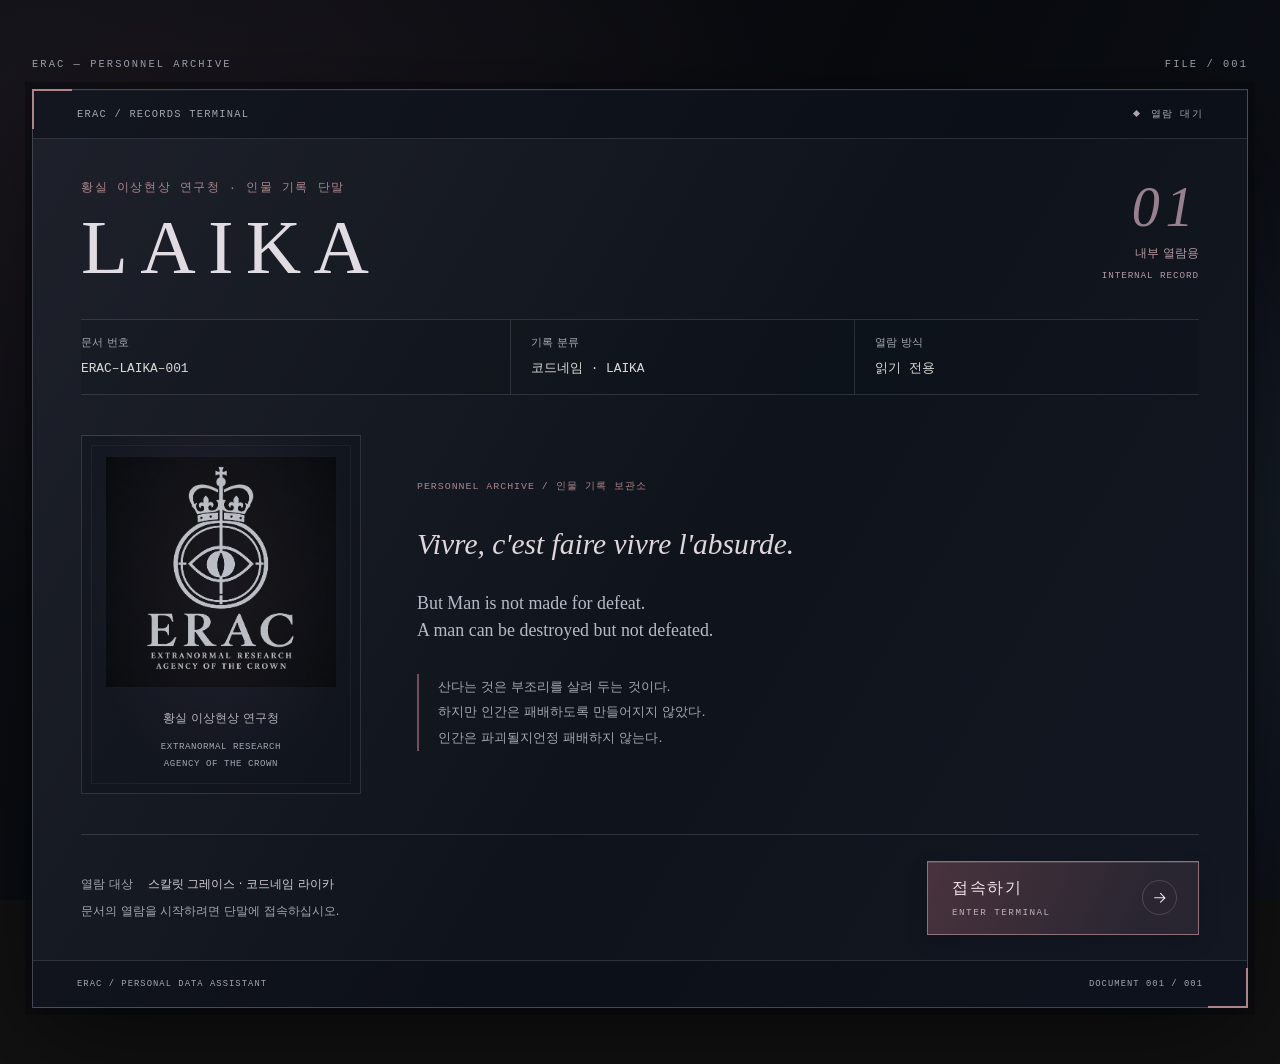
==== commit 8e6354b6: "Set Scarlet Grace as real name and Laika as codename" ====
--- a/index.html
+++ b/index.html
@@ -5,7 +5,7 @@
     <meta name="viewport" content="width=device-width, initial-scale=1.0" />
     <meta
       name="description"
-      content="라이카 — 황실 이상현상 연구청 조사 1팀 팀장 인물 기록."
+      content="스칼릿 그레이스 Scarlet Grace, 코드네임 라이카 Laika — 황실 이상현상 연구청 조사 1팀 팀장 인물 기록."
     />
     <meta name="theme-color" content="#090a0c" />
     <link
@@ -33,7 +33,7 @@
         </div>
         <dl class="document-metadata">
           <div><dt>문서 번호</dt><dd>ERAC–LAIKA–001</dd></div>
-          <div><dt>기록 분류</dt><dd>라이카 · 개인 기록</dd></div>
+          <div><dt>기록 분류</dt><dd>코드네임 · LAIKA</dd></div>
           <div><dt>열람 방식</dt><dd>읽기 전용</dd></div>
         </dl>
         <div class="document-body">
@@ -53,7 +53,7 @@
           </div>
         </div>
         <div class="document-access">
-          <p class="access-notice">열람 대상 <strong>라이카 · 조사 1팀 팀장</strong><span>문서의 열람을 시작하려면 단말에 접속하십시오.</span></p>
+          <p class="access-notice">열람 대상 <strong>스칼릿 그레이스 · 코드네임 라이카</strong><span>문서의 열람을 시작하려면 단말에 접속하십시오.</span></p>
         <a class="access-button" href="profile.html" aria-label="접속하기">
           <span class="access-copy"><span class="access-label">접속하기</span><span class="access-caption" aria-hidden="true">ENTER TERMINAL</span></span>
           <span class="access-arrow" aria-hidden="true"><svg viewBox="0 0 24 24" fill="none"><path d="M5 12h14m-6-6 6 6-6 6" stroke="currentColor" stroke-width="1.5" stroke-linecap="round" stroke-linejoin="round" /></svg></span>
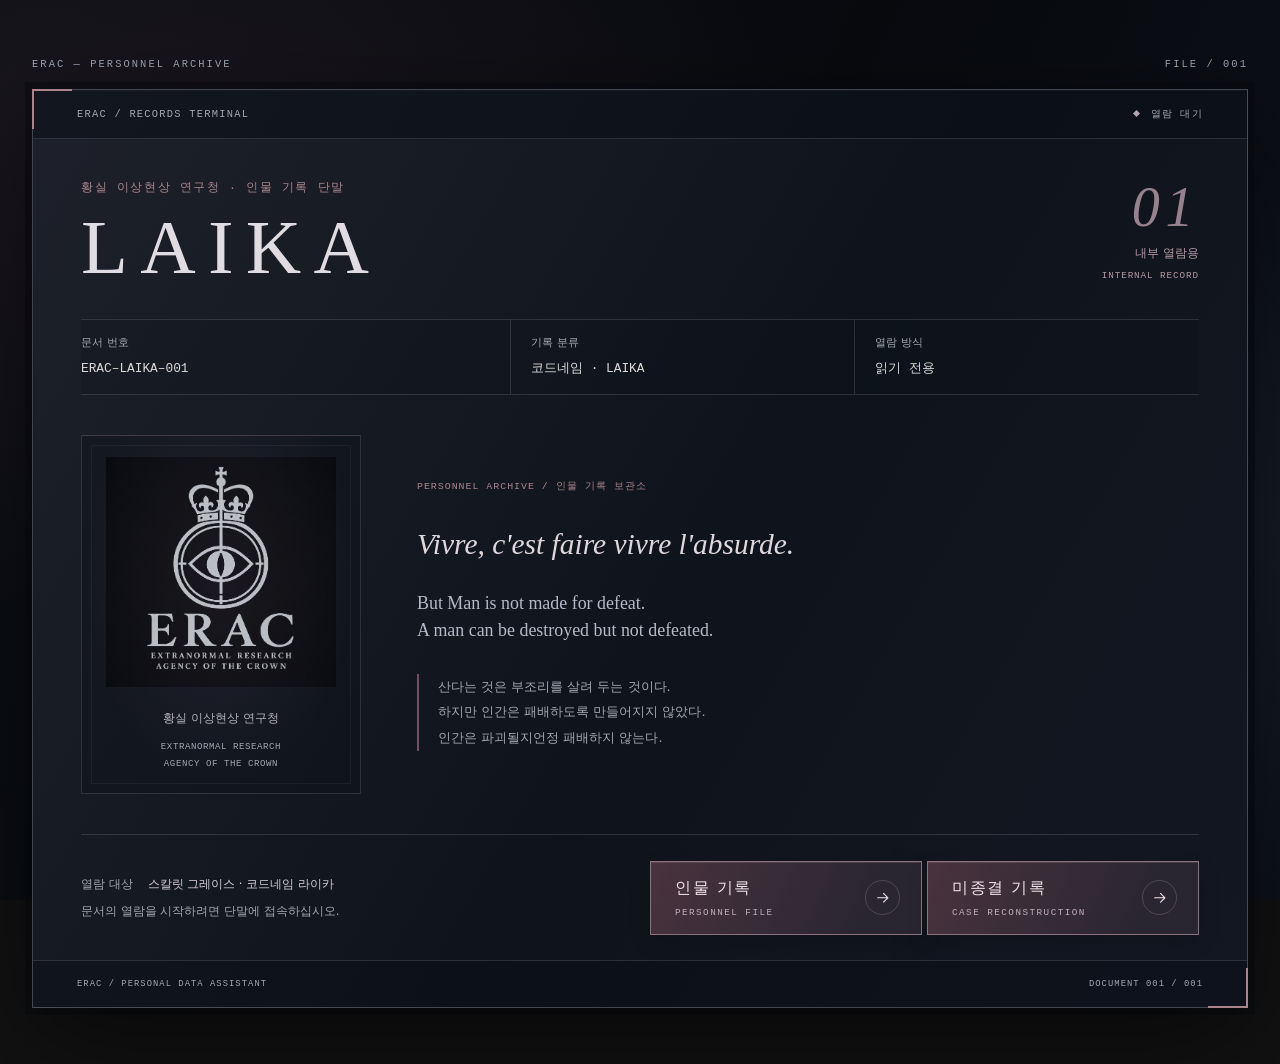
==== commit 78cff491: "feat: link entry terminal to CYOA reconstruction" ====
--- a/index.html
+++ b/index.html
@@ -54,10 +54,16 @@
         </div>
         <div class="document-access">
           <p class="access-notice">열람 대상 <strong>스칼릿 그레이스 · 코드네임 라이카</strong><span>문서의 열람을 시작하려면 단말에 접속하십시오.</span></p>
-        <a class="access-button" href="profile.html" aria-label="접속하기">
-          <span class="access-copy"><span class="access-label">접속하기</span><span class="access-caption" aria-hidden="true">ENTER TERMINAL</span></span>
-          <span class="access-arrow" aria-hidden="true"><svg viewBox="0 0 24 24" fill="none"><path d="M5 12h14m-6-6 6 6-6 6" stroke="currentColor" stroke-width="1.5" stroke-linecap="round" stroke-linejoin="round" /></svg></span>
-        </a>
+        <div class="access-actions">
+          <a class="access-button" href="profile.html" aria-label="인물 기록 접속하기">
+            <span class="access-copy"><span class="access-label">인물 기록</span><span class="access-caption" aria-hidden="true">PERSONNEL FILE</span></span>
+            <span class="access-arrow" aria-hidden="true"><svg viewBox="0 0 24 24" fill="none"><path d="M5 12h14m-6-6 6 6-6 6" stroke="currentColor" stroke-width="1.5" stroke-linecap="round" stroke-linejoin="round" /></svg></span>
+          </a>
+          <a class="access-button access-button-secondary" href="cyoa.html" aria-label="미종결 기록 재구성 시작하기">
+            <span class="access-copy"><span class="access-label">미종결 기록</span><span class="access-caption" aria-hidden="true">CASE RECONSTRUCTION</span></span>
+            <span class="access-arrow" aria-hidden="true"><svg viewBox="0 0 24 24" fill="none"><path d="M5 12h14m-6-6 6 6-6 6" stroke="currentColor" stroke-width="1.5" stroke-linecap="round" stroke-linejoin="round" /></svg></span>
+          </a>
+        </div>
         </div>
         <div class="document-end"><span>ERAC / PERSONAL DATA ASSISTANT</span><span>DOCUMENT 001 <span aria-hidden="true">/</span> 001</span></div>
       </section>
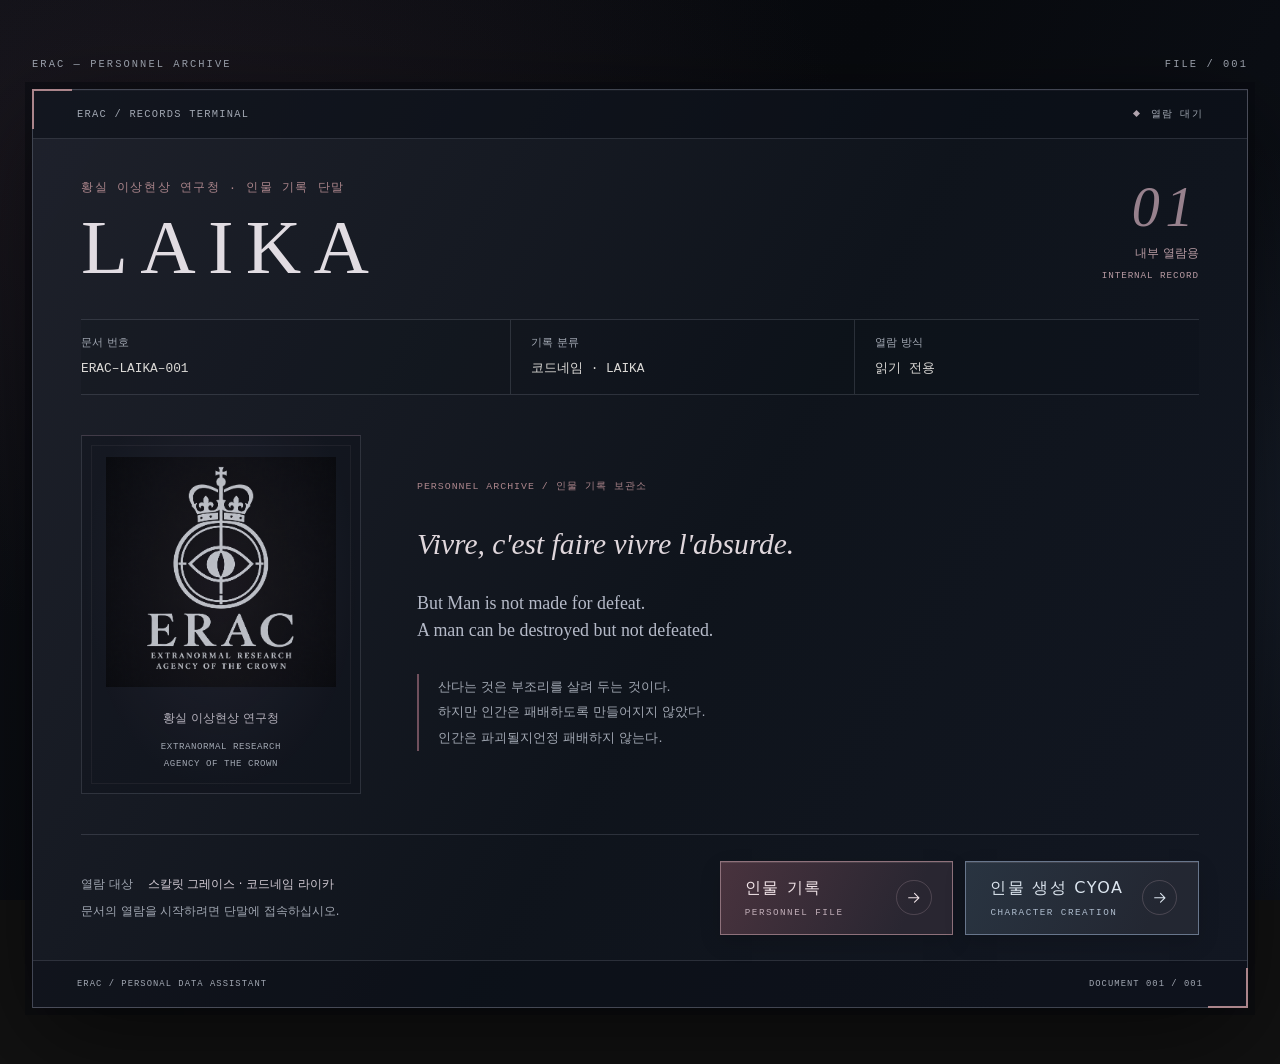
==== commit a8bcc23f: "copy: rename CYOA entry as character creation" ====
--- a/index.html
+++ b/index.html
@@ -59,8 +59,8 @@
             <span class="access-copy"><span class="access-label">인물 기록</span><span class="access-caption" aria-hidden="true">PERSONNEL FILE</span></span>
             <span class="access-arrow" aria-hidden="true"><svg viewBox="0 0 24 24" fill="none"><path d="M5 12h14m-6-6 6 6-6 6" stroke="currentColor" stroke-width="1.5" stroke-linecap="round" stroke-linejoin="round" /></svg></span>
           </a>
-          <a class="access-button access-button-secondary" href="cyoa.html" aria-label="미종결 기록 재구성 시작하기">
-            <span class="access-copy"><span class="access-label">미종결 기록</span><span class="access-caption" aria-hidden="true">CASE RECONSTRUCTION</span></span>
+          <a class="access-button access-button-secondary" href="cyoa.html" aria-label="세계관 인물 생성 CYOA 시작하기">
+            <span class="access-copy"><span class="access-label">인물 생성 CYOA</span><span class="access-caption" aria-hidden="true">CHARACTER CREATION</span></span>
             <span class="access-arrow" aria-hidden="true"><svg viewBox="0 0 24 24" fill="none"><path d="M5 12h14m-6-6 6 6-6 6" stroke="currentColor" stroke-width="1.5" stroke-linecap="round" stroke-linejoin="round" /></svg></span>
           </a>
         </div>
--- a/styles.css
+++ b/styles.css
@@ -287,3 +287,39 @@
   html { scroll-behavior: auto; }
   *, *::before, *::after { transition: none !important; }
 }
+
+
+/* Entry routes: personnel dossier + unresolved-record CYOA */
+.access-actions {
+  display: flex;
+  gap: .75rem;
+  flex-wrap: wrap;
+  justify-content: flex-end;
+}
+.access-actions .access-button {
+  width: 14.6rem;
+}
+.access-button-secondary {
+  border-color: #68768c;
+  background: linear-gradient(115deg, #293441, #232732 80%);
+  color: #dce5ef;
+}
+.access-button-secondary .access-caption {
+  color: #aebccd;
+}
+.access-button-secondary:hover {
+  border-color: #91a0b5;
+  background: linear-gradient(115deg, #344353, #2d313e);
+}
+@media (max-width: 780px) {
+  .document-access {
+    align-items: stretch;
+    flex-direction: column;
+  }
+  .access-actions {
+    width: 100%;
+  }
+  .access-actions .access-button {
+    width: 100%;
+  }
+}
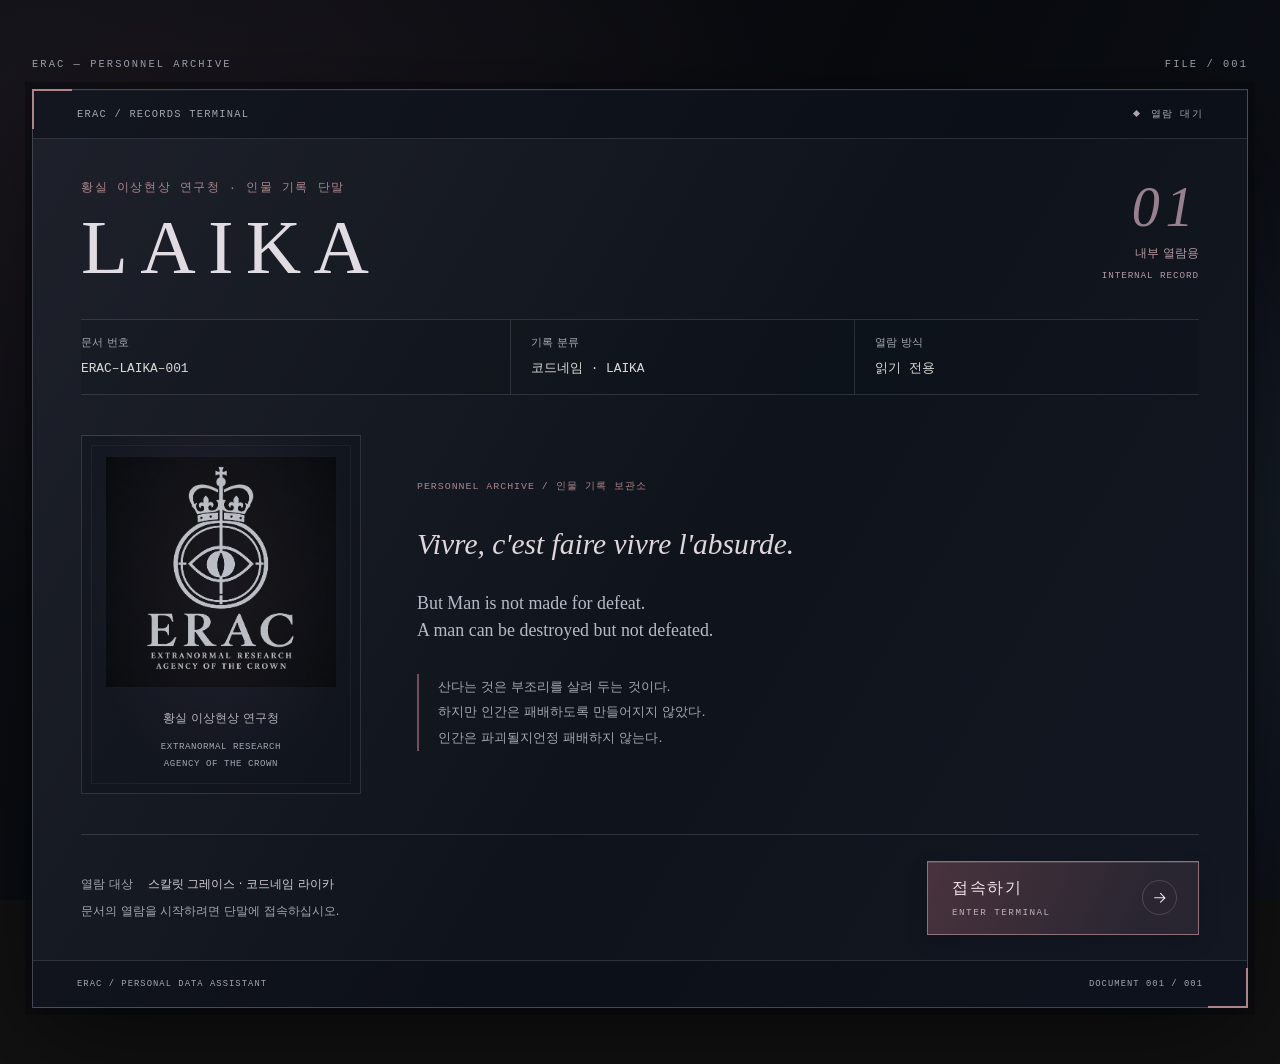
==== commit 34ede691: "Set entry and share preview title to Laika" ====
--- a/index.html
+++ b/index.html
@@ -14,7 +14,10 @@
       href="data:image/svg+xml,%3Csvg xmlns='http://www.w3.org/2000/svg' viewBox='0 0 64 64'%3E%3Crect width='64' height='64' rx='16' fill='%23090a0c'/%3E%3Cpath d='M18 16h10v23h19v9H18Z' fill='%23a4a9b2'/%3E%3C/svg%3E"
     />
     <link rel="stylesheet" href="styles.css?v=archive-2" />
-    <title>라이카 · PDA 접속</title>
+    <title>Laika</title>
+    <meta property="og:title" content="Laika" />
+    <meta property="og:site_name" content="Laika" />
+    <meta name="twitter:title" content="Laika" />
   </head>
   <body class="entry-page">
     <main class="entry-shell">
@@ -54,16 +57,10 @@
         </div>
         <div class="document-access">
           <p class="access-notice">열람 대상 <strong>스칼릿 그레이스 · 코드네임 라이카</strong><span>문서의 열람을 시작하려면 단말에 접속하십시오.</span></p>
-        <div class="access-actions">
-          <a class="access-button" href="profile.html" aria-label="인물 기록 접속하기">
-            <span class="access-copy"><span class="access-label">인물 기록</span><span class="access-caption" aria-hidden="true">PERSONNEL FILE</span></span>
-            <span class="access-arrow" aria-hidden="true"><svg viewBox="0 0 24 24" fill="none"><path d="M5 12h14m-6-6 6 6-6 6" stroke="currentColor" stroke-width="1.5" stroke-linecap="round" stroke-linejoin="round" /></svg></span>
-          </a>
-          <a class="access-button access-button-secondary" href="cyoa.html" aria-label="세계관 인물 생성 CYOA 시작하기">
-            <span class="access-copy"><span class="access-label">인물 생성 CYOA</span><span class="access-caption" aria-hidden="true">CHARACTER CREATION</span></span>
-            <span class="access-arrow" aria-hidden="true"><svg viewBox="0 0 24 24" fill="none"><path d="M5 12h14m-6-6 6 6-6 6" stroke="currentColor" stroke-width="1.5" stroke-linecap="round" stroke-linejoin="round" /></svg></span>
-          </a>
-        </div>
+        <a class="access-button" href="profile.html" aria-label="접속하기">
+          <span class="access-copy"><span class="access-label">접속하기</span><span class="access-caption" aria-hidden="true">ENTER TERMINAL</span></span>
+          <span class="access-arrow" aria-hidden="true"><svg viewBox="0 0 24 24" fill="none"><path d="M5 12h14m-6-6 6 6-6 6" stroke="currentColor" stroke-width="1.5" stroke-linecap="round" stroke-linejoin="round" /></svg></span>
+        </a>
         </div>
         <div class="document-end"><span>ERAC / PERSONAL DATA ASSISTANT</span><span>DOCUMENT 001 <span aria-hidden="true">/</span> 001</span></div>
       </section>
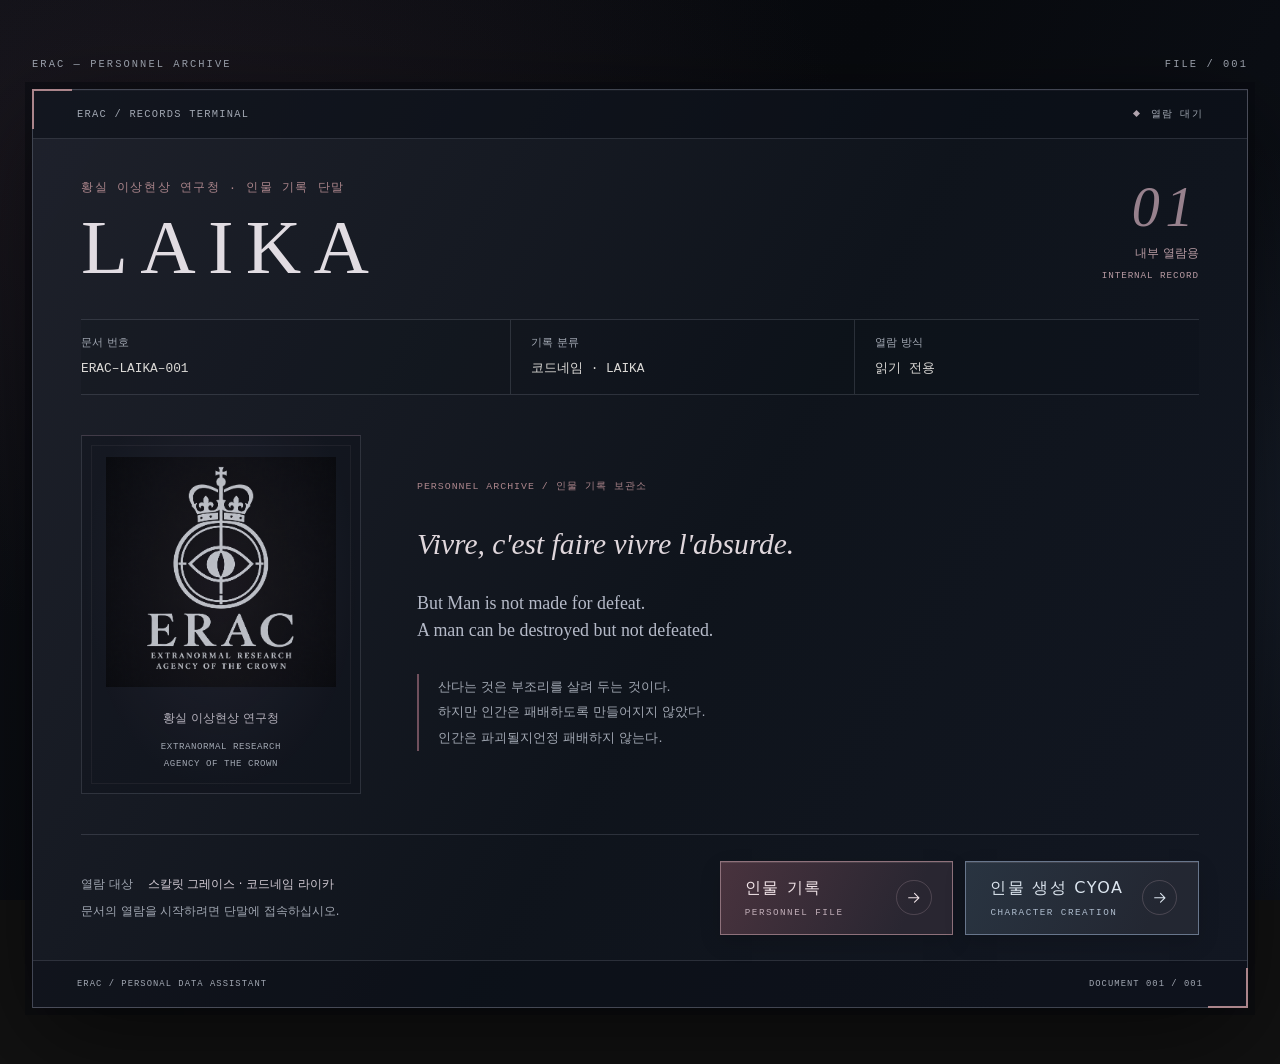
==== commit 34aca755: "Merge a8bcc23fdd134bf96e3a7aebb0fb5256ed4f7f83 into a70eda16f1d40cbd00aa2fb972b38ef159bc3dee" ====
--- a/index.html
+++ b/index.html
@@ -57,10 +57,16 @@
         </div>
         <div class="document-access">
           <p class="access-notice">열람 대상 <strong>스칼릿 그레이스 · 코드네임 라이카</strong><span>문서의 열람을 시작하려면 단말에 접속하십시오.</span></p>
-        <a class="access-button" href="profile.html" aria-label="접속하기">
-          <span class="access-copy"><span class="access-label">접속하기</span><span class="access-caption" aria-hidden="true">ENTER TERMINAL</span></span>
-          <span class="access-arrow" aria-hidden="true"><svg viewBox="0 0 24 24" fill="none"><path d="M5 12h14m-6-6 6 6-6 6" stroke="currentColor" stroke-width="1.5" stroke-linecap="round" stroke-linejoin="round" /></svg></span>
-        </a>
+        <div class="access-actions">
+          <a class="access-button" href="profile.html" aria-label="인물 기록 접속하기">
+            <span class="access-copy"><span class="access-label">인물 기록</span><span class="access-caption" aria-hidden="true">PERSONNEL FILE</span></span>
+            <span class="access-arrow" aria-hidden="true"><svg viewBox="0 0 24 24" fill="none"><path d="M5 12h14m-6-6 6 6-6 6" stroke="currentColor" stroke-width="1.5" stroke-linecap="round" stroke-linejoin="round" /></svg></span>
+          </a>
+          <a class="access-button access-button-secondary" href="cyoa.html" aria-label="세계관 인물 생성 CYOA 시작하기">
+            <span class="access-copy"><span class="access-label">인물 생성 CYOA</span><span class="access-caption" aria-hidden="true">CHARACTER CREATION</span></span>
+            <span class="access-arrow" aria-hidden="true"><svg viewBox="0 0 24 24" fill="none"><path d="M5 12h14m-6-6 6 6-6 6" stroke="currentColor" stroke-width="1.5" stroke-linecap="round" stroke-linejoin="round" /></svg></span>
+          </a>
+        </div>
         </div>
         <div class="document-end"><span>ERAC / PERSONAL DATA ASSISTANT</span><span>DOCUMENT 001 <span aria-hidden="true">/</span> 001</span></div>
       </section>
